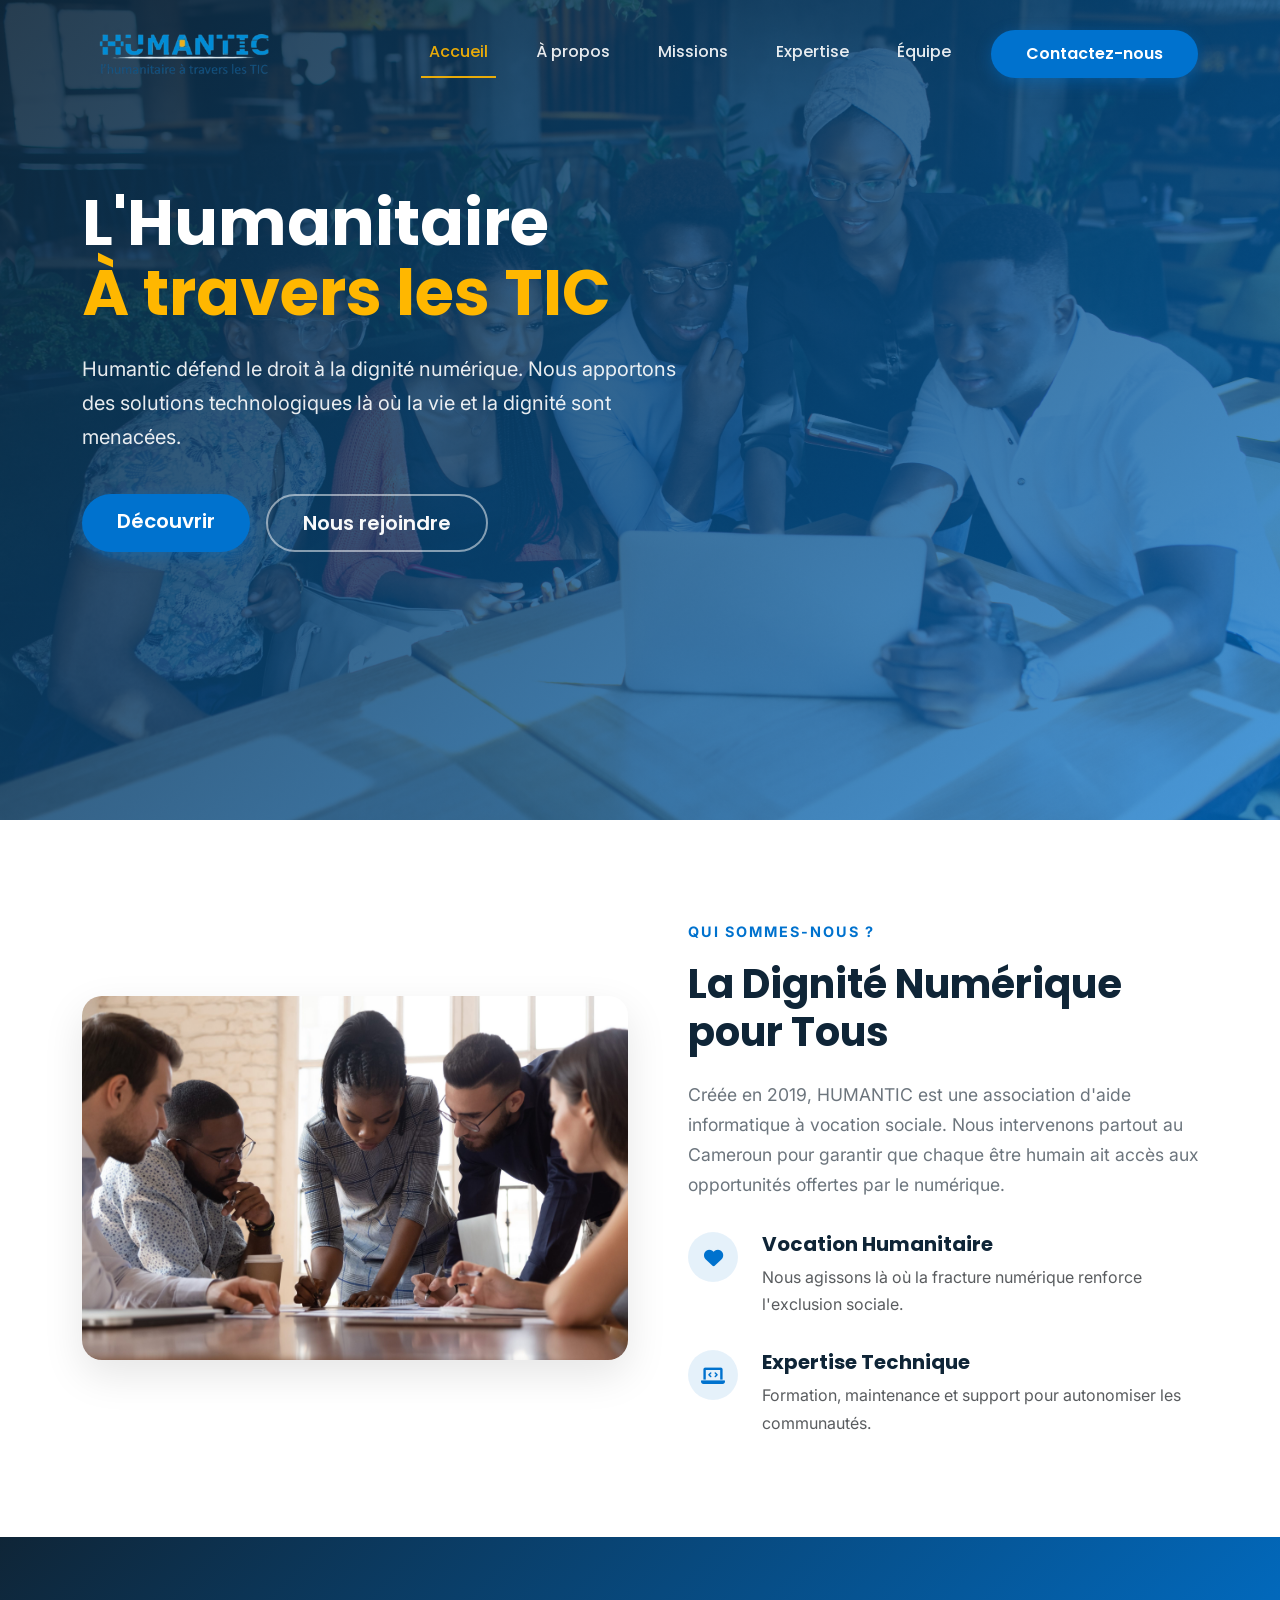
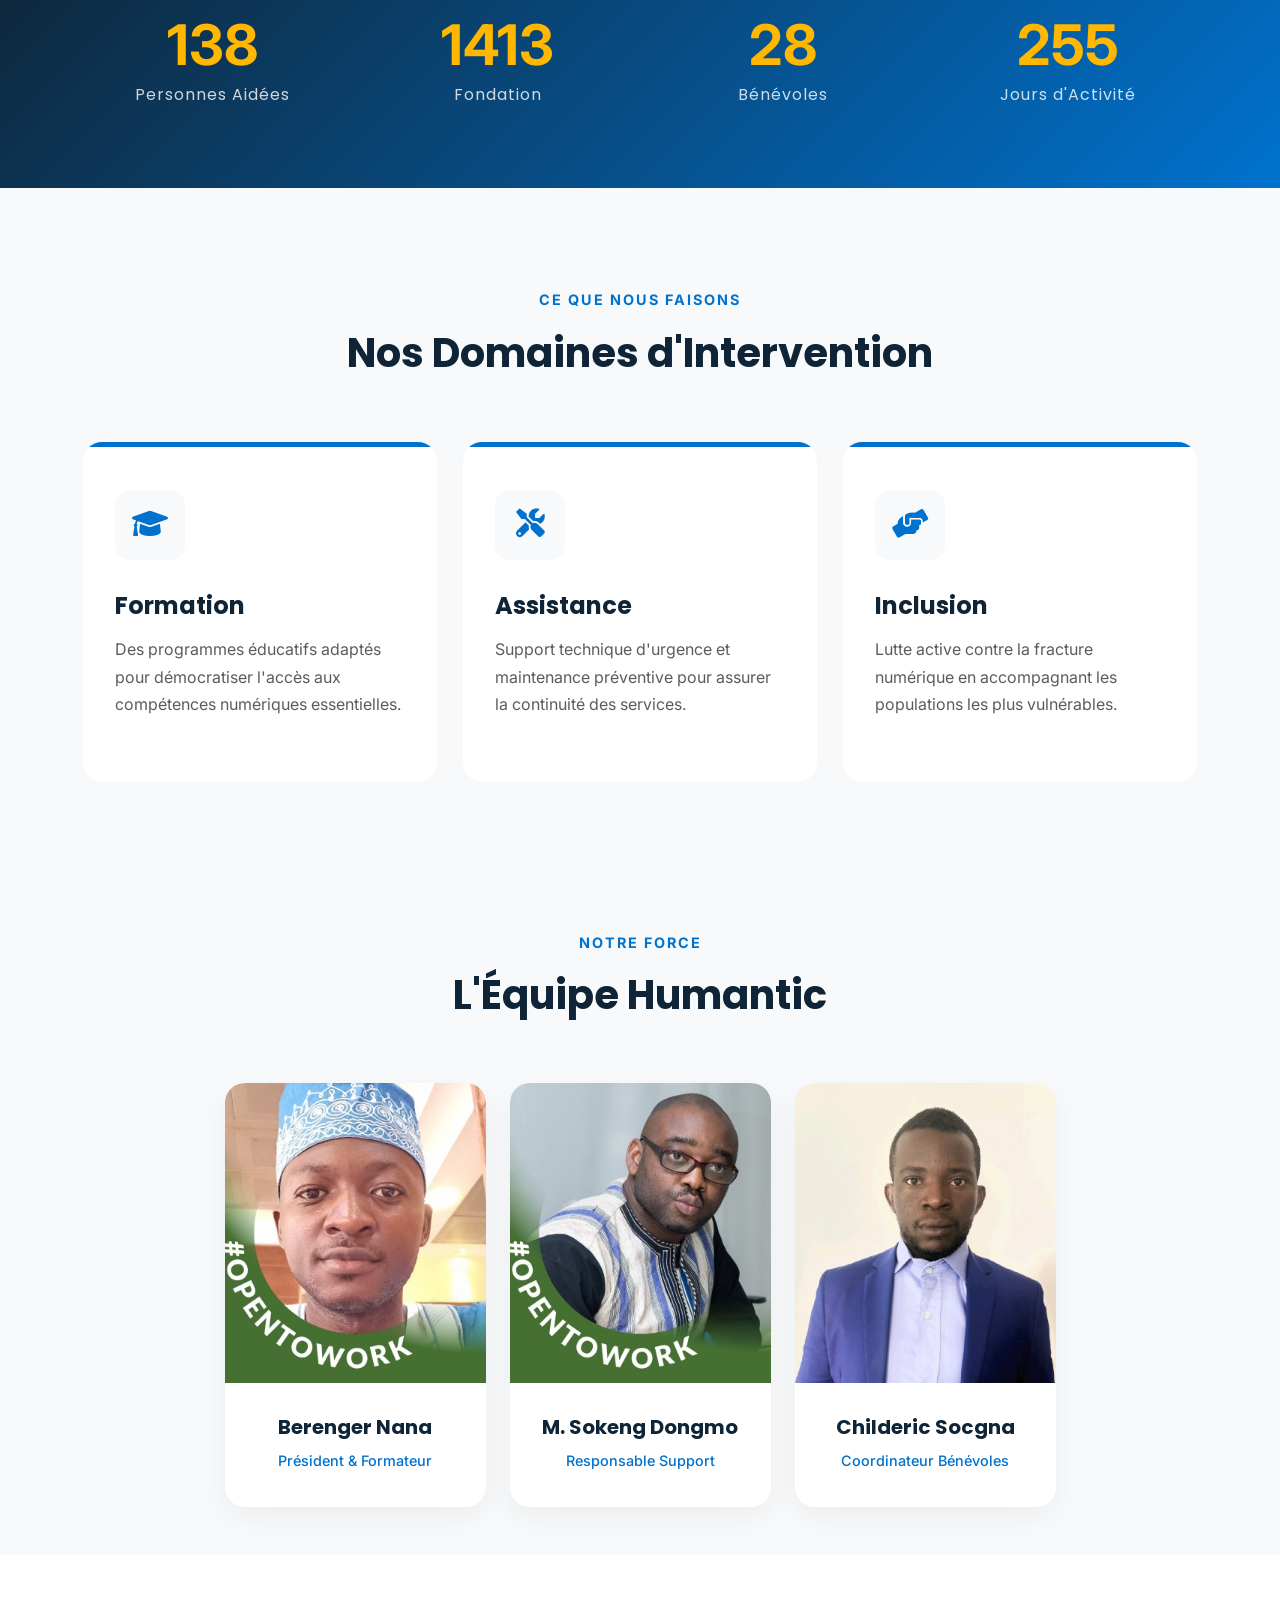
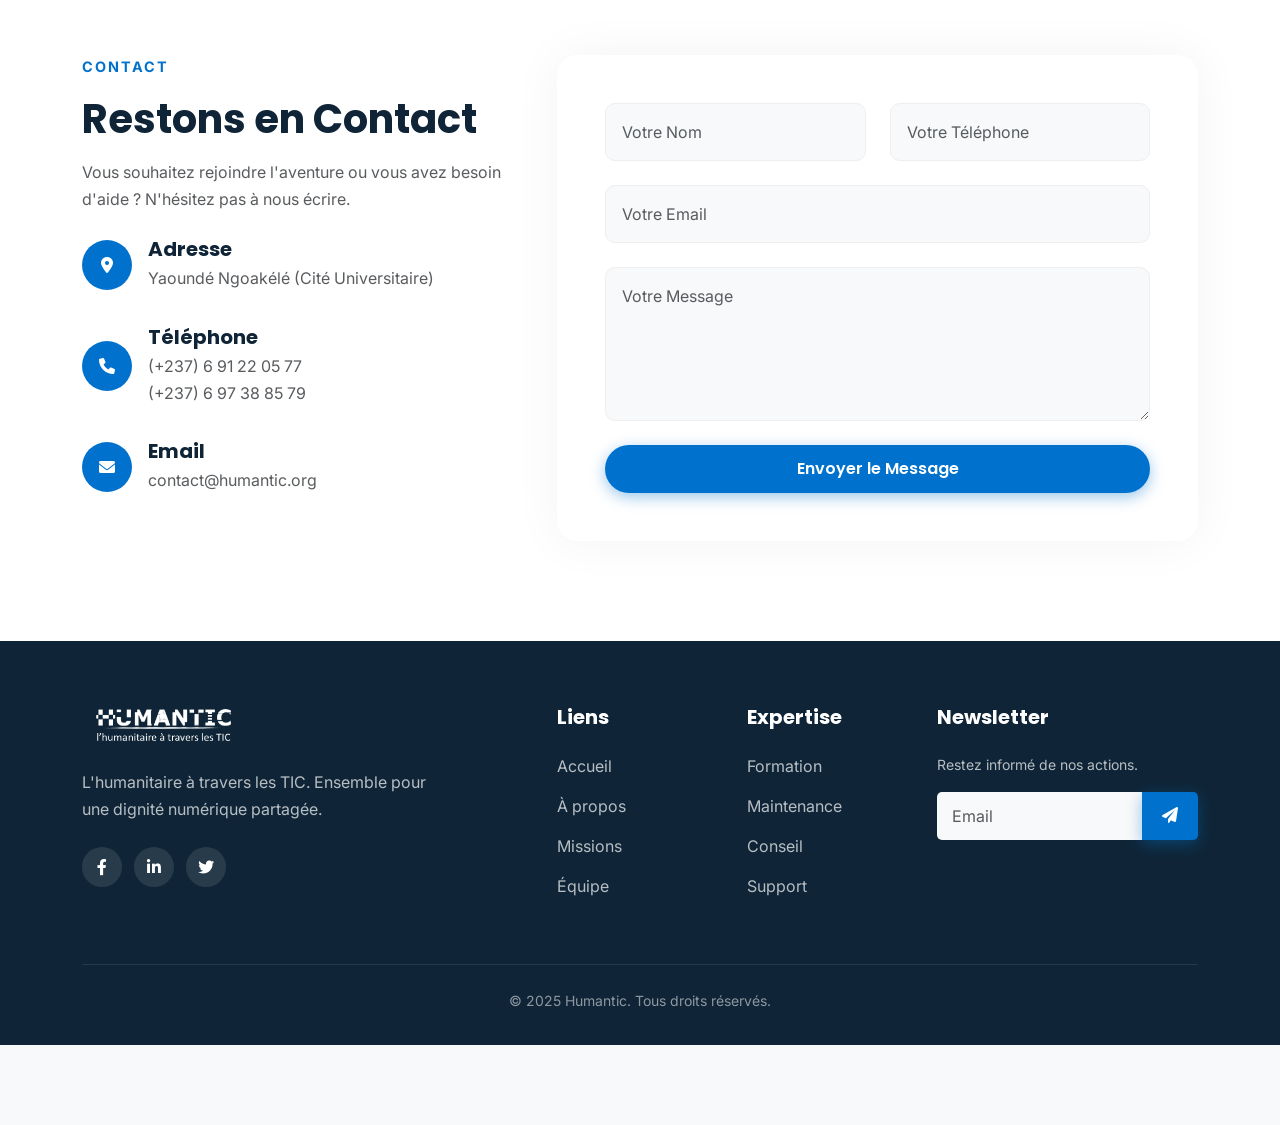
==== index.html @ befea4a7 "initialisation du repo" ====
<!DOCTYPE html>
<html lang="fr">

<head>
    <meta charset="UTF-8" />
    <meta name="viewport" content="width=device-width, initial-scale=1.0" />
    <title>Humantic - Technologie pour l'Humanitaire</title>

    <!-- Fonts -->
    <link rel="preconnect" href="https://fonts.googleapis.com">
    <link rel="preconnect" href="https://fonts.gstatic.com" crossorigin>
    <link
        href="https://fonts.googleapis.com/css2?family=Inter:wght@300;400;500;600&family=Poppins:wght@500;600;700;800&display=swap"
        rel="stylesheet">

    <!-- CSS -->
    <link href="https://cdn.jsdelivr.net/npm/bootstrap@5.3.0/dist/css/bootstrap.min.css" rel="stylesheet">
    <link href="https://cdnjs.cloudflare.com/ajax/libs/font-awesome/6.0.0/css/all.min.css" rel="stylesheet">
    <link rel="stylesheet" href="css/style.css" />
</head>

<body>

    <!-- Navigation -->
    <nav class="navbar navbar-expand-lg fixed-top">
        <div class="container">
            <a class="navbar-brand" href="#home">
                <img src="assets/images/Logo HUMANTIC.png" alt="Humantic Logo">
            </a>
            <button class="navbar-toggler" type="button" data-bs-toggle="collapse" data-bs-target="#navbarNav">
                <span class="navbar-toggler-icon"></span> <!-- Uses filter in CSS for color -->
            </button>
            <div class="collapse navbar-collapse" id="navbarNav">
                <ul class="navbar-nav ms-auto">
                    <li class="nav-item"><a class="nav-link" href="#home">Accueil</a></li>
                    <li class="nav-item"><a class="nav-link" href="#about">À propos</a></li>
                    <li class="nav-item"><a class="nav-link" href="#mission">Missions</a></li>
                    <li class="nav-item"><a class="nav-link" href="#expertise">Expertise</a></li>
                    <li class="nav-item"><a class="nav-link" href="#team">Équipe</a></li>
                    <li class="nav-item ms-lg-3"><a class="btn btn-primary text-white"
                            href="#contact">Contactez-nous</a></li>
                </ul>
            </div>
        </div>
    </nav>

    <!-- Hero Section -->
    <section id="home" class="hero-section">
        <div class="hero-overlay"></div>
        <div class="container hero-content">
            <div class="row align-items-center">
                <div class="col-lg-8">
                    <h1 class="hero-title" style="color: #fff;">
                        L'Humanitaire
                        <span>À travers les TIC</span>
                    </h1>
                    <p class="hero-subtitle">
                        Humantic défend le droit à la dignité numérique. Nous apportons des solutions technologiques là
                        où la vie et la dignité sont menacées.
                    </p>
                    <div class="d-flex gap-3">
                        <a href="#about" class="btn btn-primary btn-lg">Découvrir</a>
                        <a href="#contact" class="btn btn-outline-light btn-lg">Nous rejoindre</a>
                    </div>
                </div>
            </div>
        </div>
    </section>

    <!-- About Section -->
    <section id="about" class="about-section">
        <div class="container">
            <div class="row align-items-center">
                <div class="col-lg-6 mb-5 mb-lg-0">
                    <div class="about-img-wrapper">
                        <img src="assets/images/Equipe.jpeg" alt="Équipe Humantic" class="img-fluid">
                    </div>
                </div>
                <div class="col-lg-6 ps-lg-5">
                    <span class="section-subtitle">Qui sommes-nous ?</span>
                    <h2 class="section-title">La Dignité Numérique pour Tous</h2>
                    <p class="about-text mt-4">
                        Créée en 2019, HUMANTIC est une association d'aide informatique à vocation sociale. Nous
                        intervenons partout au Cameroun pour garantir que chaque être humain ait accès aux opportunités
                        offertes par le numérique.
                    </p>

                    <div class="about-feature">
                        <div class="feature-icon">
                            <i class="fas fa-heart"></i>
                        </div>
                        <div>
                            <h5>Vocation Humanitaire</h5>
                            <p class="text-muted mb-0">Nous agissons là où la fracture numérique renforce l'exclusion
                                sociale.</p>
                        </div>
                    </div>

                    <div class="about-feature">
                        <div class="feature-icon">
                            <i class="fas fa-laptop-code"></i>
                        </div>
                        <div>
                            <h5>Expertise Technique</h5>
                            <p class="text-muted mb-0">Formation, maintenance et support pour autonomiser les
                                communautés.</p>
                        </div>
                    </div>
                </div>
            </div>
        </div>
    </section>

    <!-- Stats Section (The Block replacement) -->
    <section id="stats" class="stats-section">
        <div class="container">
            <div class="row g-4">
                <div class="col-md-3 col-6">
                    <div class="stat-item">
                        <span class="stat-number" data-target="198">0</span>
                        <span class="stat-label">Personnes Aidées</span>
                    </div>
                </div>
                <div class="col-md-3 col-6">
                    <div class="stat-item">
                        <span class="stat-number" data-target="2019">0</span>
                        <span class="stat-label">Fondation</span>
                    </div>
                </div>
                <div class="col-md-3 col-6">
                    <div class="stat-item">
                        <span class="stat-number" data-target="41">0</span>
                        <span class="stat-label">Bénévoles</span>
                    </div>
                </div>
                <div class="col-md-3 col-6">
                    <div class="stat-item">
                        <span class="stat-number" data-target="365">0</span>
                        <span class="stat-label">Jours d'Activité</span>
                    </div>
                </div>
            </div>
        </div>
    </section>

    <!-- Expertise Section -->
    <section id="expertise" class="expertise-section">
        <div class="container">
            <div class="section-header">
                <span class="section-subtitle">Ce que nous faisons</span>
                <h2 class="section-title">Nos Domaines d'Intervention</h2>
            </div>

            <div class="row g-4">
                <div class="col-lg-4 col-md-6">
                    <div class="expertise-card">
                        <div class="card-icon">
                            <i class="fas fa-graduation-cap"></i>
                        </div>
                        <h4 class="card-title">Formation</h4>
                        <p class="text-muted">Des programmes éducatifs adaptés pour démocratiser l'accès aux compétences
                            numériques essentielles.</p>
                    </div>
                </div>
                <div class="col-lg-4 col-md-6">
                    <div class="expertise-card">
                        <div class="card-icon">
                            <i class="fas fa-tools"></i>
                        </div>
                        <h4 class="card-title">Assistance</h4>
                        <p class="text-muted">Support technique d'urgence et maintenance préventive pour assurer la
                            continuité des services.</p>
                    </div>
                </div>
                <div class="col-lg-4 col-md-6">
                    <div class="expertise-card">
                        <div class="card-icon">
                            <i class="fas fa-hands-helping"></i>
                        </div>
                        <h4 class="card-title">Inclusion</h4>
                        <p class="text-muted">Lutte active contre la fracture numérique en accompagnant les populations
                            les plus vulnérables.</p>
                    </div>
                </div>
            </div>
        </div>
    </section>

    <!-- Team Section -->
    <section id="team" class="team-section py-5">
        <div class="container">
            <div class="section-header">
                <span class="section-subtitle">Notre Force</span>
                <h2 class="section-title">L'Équipe Humantic</h2>
            </div>

            <div class="row g-4 justify-content-center">
                <div class="col-lg-3 col-md-6">
                    <div class="team-item">
                        <div class="team-img">
                            <img src="assets/images/Photo_Nana.jpg" alt="Berenger Nana">
                        </div>
                        <div class="team-info">
                            <h5 class="team-name">Berenger Nana</h5>
                            <span class="team-role">Président & Formateur</span>
                        </div>
                    </div>
                </div>
                <div class="col-lg-3 col-md-6">
                    <div class="team-item">
                        <div class="team-img">
                            <img src="assets/images/Photo_Sokeng.jpg" alt="M. Sokeng Dongmo">
                        </div>
                        <div class="team-info">
                            <h5 class="team-name">M. Sokeng Dongmo</h5>
                            <span class="team-role">Responsable Support</span>
                        </div>
                    </div>
                </div>
                <div class="col-lg-3 col-md-6">
                    <div class="team-item">
                        <div class="team-img">
                            <img src="assets/images/Photo_Childeric.jpg" alt="Childeric Socgna">
                        </div>
                        <div class="team-info">
                            <h5 class="team-name">Childeric Socgna</h5>
                            <span class="team-role">Coordinateur Bénévoles</span>
                        </div>
                    </div>
                </div>
            </div>
        </div>
    </section>

    <!-- Contact Section -->
    <section id="contact" class="contact-section">
        <div class="container">
            <div class="row">
                <div class="col-lg-5 mb-5 mb-lg-0">
                    <div class="section-header text-start mb-4">
                        <span class="section-subtitle">Contact</span>
                        <h2 class="section-title">Restons en Contact</h2>
                        <p class="text-muted">Vous souhaitez rejoindre l'aventure ou vous avez besoin d'aide ? N'hésitez
                            pas à nous écrire.</p>
                    </div>

                    <div class="contact-info-item">
                        <div class="contact-info-icon">
                            <i class="fas fa-map-marker-alt"></i>
                        </div>
                        <div>
                            <h5 class="mb-1">Adresse</h5>
                            <p class="text-muted mb-0">Yaoundé Ngoakélé (Cité Universitaire)</p>
                        </div>
                    </div>

                    <div class="contact-info-item">
                        <div class="contact-info-icon">
                            <i class="fas fa-phone"></i>
                        </div>
                        <div>
                            <h5 class="mb-1">Téléphone</h5>
                            <p class="text-muted mb-0">(+237) 6 91 22 05 77</p>
                            <p class="text-muted mb-0">(+237) 6 97 38 85 79</p>
                        </div>
                    </div>

                    <div class="contact-info-item">
                        <div class="contact-info-icon">
                            <i class="fas fa-envelope"></i>
                        </div>
                        <div>
                            <h5 class="mb-1">Email</h5>
                            <p class="text-muted mb-0">contact@humantic.org</p>
                        </div>
                    </div>
                </div>

                <div class="col-lg-7">
                    <div class="contact-card scale-up-center">
                        <form>
                            <div class="row">
                                <div class="col-md-6">
                                    <input type="text" class="form-control" placeholder="Votre Nom">
                                </div>
                                <div class="col-md-6">
                                    <input type="tel" class="form-control" placeholder="Votre Téléphone">
                                </div>
                            </div>
                            <input type="email" class="form-control" placeholder="Votre Email">
                            <textarea rows="5" class="form-control" placeholder="Votre Message"></textarea>
                            <button type="submit" class="btn btn-primary w-100">Envoyer le Message</button>
                        </form>
                    </div>
                </div>
            </div>
        </div>
    </section>

    <!-- Footer -->
    <footer class="footer">
        <div class="container">
            <div class="row">
                <div class="col-lg-4 mb-4 mb-lg-0">
                    <img src="assets/images/Logo HUMANTIC.png" alt="Humantic" class="footer-logo">
                    <p>L'humanitaire à travers les TIC. Ensemble pour une dignité numérique partagée.</p>
                    <div class="footer-social mt-4">
                        <a href="https://www.facebook.com/people/Humantic-Cameroun/100081665059216/"><i
                                class="fab fa-facebook-f"></i></a>
                        <a href="https://www.linkedin.com/in/humantic-cameroun-6808a436a/"><i
                                class="fab fa-linkedin-in"></i></a>
                        <a href="#"><i class="fab fa-twitter"></i></a>
                    </div>
                </div>
                <div class="col-lg-2 offset-lg-1 col-6 mb-4">
                    <h5 class="text-white mb-4">Liens</h5>
                    <ul class="list-unstyled footer-links">
                        <li><a href="#home">Accueil</a></li>
                        <li><a href="#about">À propos</a></li>
                        <li><a href="#mission">Missions</a></li>
                        <li><a href="#team">Équipe</a></li>
                    </ul>
                </div>
                <div class="col-lg-2 col-6 mb-4">
                    <h5 class="text-white mb-4">Expertise</h5>
                    <ul class="list-unstyled footer-links">
                        <li><a href="#">Formation</a></li>
                        <li><a href="#">Maintenance</a></li>
                        <li><a href="#">Conseil</a></li>
                        <li><a href="#">Support</a></li>
                    </ul>
                </div>
                <div class="col-lg-3 mb-4">
                    <h5 class="text-white mb-4">Newsletter</h5>
                    <p class="small">Restez informé de nos actions.</p>
                    <div class="input-group">
                        <input type="email" class="form-control border-0" placeholder="Email"
                            style="border-radius: 5px 0 0 5px;">
                        <button class="btn btn-primary" style="border-radius: 0 5px 5px 0;"><i
                                class="fas fa-paper-plane"></i></button>
                    </div>
                </div>
            </div>
            <hr class="border-secondary my-4">
            <div class="text-center small opacity-75">
                &copy; 2025 Humantic. Tous droits réservés.
            </div>
        </div>
    </footer>

    <!-- Scripts -->
    <script src="https://cdn.jsdelivr.net/npm/bootstrap@5.3.0/dist/js/bootstrap.bundle.min.js"></script>
    <script src="js/main.js"></script>
    <script>
        // Navbar Scroll Effect
        window.addEventListener('scroll', function () {
            if (window.scrollY > 50) {
                document.querySelector('.navbar').classList.add('scrolled');
            } else {
                document.querySelector('.navbar').classList.remove('scrolled');
            }
        });

        // Close mobile menu on click
        document.querySelectorAll('.nav-link').forEach(link => {
            link.addEventListener('click', () => {
                const toggler = document.querySelector('.navbar-toggler');
                const collapse = document.querySelector('.navbar-collapse');
                if (window.getComputedStyle(toggler).display !== 'none' && collapse.classList.contains('show')) {
                    toggler.click();
                }
            });
        });
    </script>
</body>

</html>
---- css/style.css ----
/* ===== PALETTE DE COULEURS HUMANTIC (Refined) ===== */
:root {
    /* Primary Colors */
    --primary-blue: #0072ce;
    /* Vibrant Trust Blue */
    --dark-navy: #0f2537;
    /* Deep Professional Navy */
    --accent-amber: #ffb700;
    /* Humanitarian Warmth */

    /* Neutral Colors */
    --pure-white: #ffffff;
    --off-white: #f8f9fa;
    --text-dark: #2c3e50;
    --text-muted: #6c757d;

    /* Gradients */
    --gradient-primary: linear-gradient(135deg, var(--dark-navy) 0%, var(--primary-blue) 100%);
    --gradient-warm: linear-gradient(135deg, #ffc107 0%, #ff9800 100%);

    /* Shadows */
    --shadow-soft: 0 10px 30px rgba(0, 0, 0, 0.05);
    --shadow-hover: 0 15px 40px rgba(0, 0, 0, 0.1);
}

/* ===== GLOBAL STYLES ===== */
* {
    margin: 0;
    padding: 0;
    box-sizing: border-box;
}

body {
    font-family: 'Inter', sans-serif;
    line-height: 1.7;
    color: var(--text-dark);
    background-color: var(--off-white);
    overflow-x: hidden;
}

h1,
h2,
h3,
h4,
h5,
h6 {
    font-family: 'Poppins', sans-serif;
    color: var(--dark-navy);
    font-weight: 700;
}

a {
    text-decoration: none;
    transition: all 0.3s ease;
}

section {
    position: relative;
    padding: 100px 0;
}

/* ===== NAVIGATION ===== */
.navbar {
    padding: 1.5rem 0;
    transition: all 0.4s ease;
    background: transparent;
}

.navbar.scrolled {
    background: rgba(255, 255, 255, 0.95);
    backdrop-filter: blur(10px);
    padding: 1rem 0;
    box-shadow: var(--shadow-soft);
}

.navbar-brand img {
    height: 50px;
    transition: all 0.3s ease;
}

.nav-link {
    font-family: 'Poppins', sans-serif;
    font-weight: 500;
    color: var(--pure-white) !important;
    margin: 0 1rem;
    position: relative;
    opacity: 0.9;
}

.navbar.scrolled .nav-link {
    color: var(--dark-navy) !important;
}

.nav-link::after {
    content: '';
    position: absolute;
    width: 0;
    height: 2px;
    bottom: -5px;
    left: 0;
    background-color: var(--accent-amber);
    transition: width 0.3s ease;
}

.nav-link:hover::after {
    width: 100%;
}

.nav-link:hover {
    opacity: 1;
    color: var(--accent-amber) !important;
}

/* Mobile Toggler */
.navbar-toggler {
    border: none;
    outline: none;
}

.navbar-toggler-icon {
    filter: invert(1);
    /* White initially */
}

.navbar.scrolled .navbar-toggler-icon {
    filter: invert(0);
    /* Black on scroll */
}

/* ===== HERO SECTION ===== */
.hero-section {
    height: 100vh;
    background: url('../assets/images/slide-01.jpg') no-repeat center center/cover;
    position: relative;
    display: flex;
    align-items: center;
    color: var(--pure-white);
    margin-top: -80px;
    /* Counteract navbar height */
}

.hero-overlay {
    position: absolute;
    top: 0;
    left: 0;
    width: 100%;
    height: 100%;
    background: linear-gradient(135deg, rgba(15, 37, 55, 0.9) 0%, rgba(0, 114, 206, 0.7) 100%);
    z-index: 1;
}

.hero-content {
    position: relative;
    z-index: 2;
}

.hero-title {
    font-size: 4rem;
    line-height: 1.1;
    margin-bottom: 1.5rem;
}

.hero-title span {
    color: var(--accent-amber);
    display: block;
}

.hero-subtitle {
    font-size: 1.25rem;
    opacity: 0.9;
    max-width: 600px;
    margin-bottom: 2.5rem;
}

/* Buttons */
.btn {
    padding: 12px 35px;
    border-radius: 50px;
    font-weight: 600;
    font-family: 'Poppins', sans-serif;
    transition: all 0.3s ease;
}

.btn-primary {
    background: var(--primary-blue);
    border: none;
    box-shadow: 0 4px 15px rgba(0, 114, 206, 0.4);
}

.btn-primary:hover {
    background: var(--dark-navy);
    transform: translateY(-3px);
    box-shadow: 0 8px 25px rgba(0, 114, 206, 0.5);
}

.btn-outline-light {
    border: 2px solid rgba(255, 255, 255, 0.5);
}

.btn-outline-light:hover {
    background: var(--pure-white);
    color: var(--primary-blue);
    border-color: var(--pure-white);
}

/* ===== SECTIONS COMMON ===== */
.section-header {
    margin-bottom: 4rem;
    text-align: center;
}

.section-subtitle {
    color: var(--primary-blue);
    font-weight: 700;
    text-transform: uppercase;
    letter-spacing: 2px;
    font-size: 0.9rem;
    display: block;
    margin-bottom: 1rem;
}

.section-title {
    font-size: 2.5rem;
    margin-bottom: 1rem;
}

/* ===== ABOUT SECTION ===== */
.about-section {
    background: var(--pure-white);
}

.about-img-wrapper {
    position: relative;
    border-radius: 20px;
    overflow: hidden;
    box-shadow: var(--shadow-hover);
}

.about-img-wrapper img {
    width: 100%;
    transition: transform 0.5s ease;
}

.about-img-wrapper:hover img {
    transform: scale(1.05);
}

.about-text {
    font-size: 1.1rem;
    color: var(--text-muted);
}

.about-feature {
    display: flex;
    align-items: flex-start;
    margin-top: 2rem;
}

.feature-icon {
    min-width: 50px;
    height: 50px;
    background: rgba(0, 114, 206, 0.1);
    color: var(--primary-blue);
    border-radius: 50%;
    display: flex;
    align-items: center;
    justify-content: center;
    margin-right: 1.5rem;
    font-size: 1.2rem;
}

/* ===== EXPERTISE CARDS (The Block) ===== */
.expertise-section {
    background-color: var(--off-white);
}

.expertise-card {
    background: var(--pure-white);
    border-radius: 20px;
    padding: 3rem 2rem;
    height: 100%;
    transition: all 0.3s ease;
    border: 1px solid rgba(0, 0, 0, 0.03);
    position: relative;
    overflow: hidden;
    z-index: 1;
}

.expertise-card::before {
    content: '';
    position: absolute;
    top: 0;
    left: 0;
    width: 100%;
    height: 5px;
    background: var(--primary-blue);
    transition: height 0.3s ease;
    z-index: -1;
}

.expertise-card:hover {
    transform: translateY(-10px);
    box-shadow: var(--shadow-hover);
}

.expertise-card:hover::before {
    height: 100%;
}

.expertise-card:hover h4,
.expertise-card:hover p,
.expertise-card:hover .card-icon {
    color: var(--pure-white);
}

.expertise-card:hover .card-icon {
    background: rgba(255, 255, 255, 0.2);
}

.card-icon {
    width: 70px;
    height: 70px;
    background: var(--off-white);
    color: var(--primary-blue);
    border-radius: 15px;
    display: flex;
    align-items: center;
    justify-content: center;
    font-size: 1.8rem;
    margin-bottom: 2rem;
    transition: all 0.3s ease;
}

.card-title {
    font-size: 1.5rem;
    margin-bottom: 1rem;
    color: var(--dark-navy);
}

/* ===== STATS SECTION ===== */
.stats-section {
    background: var(--gradient-primary);
    color: var(--pure-white);
    padding: 80px 0;
}

.stat-item {
    text-align: center;
}

.stat-number {
    font-size: 3.5rem;
    font-weight: 700;
    color: var(--accent-amber);
    display: block;
    line-height: 1;
    margin-bottom: 0.5rem;
}

.stat-label {
    opacity: 0.8;
    font-family: 'Poppins', sans-serif;
    letter-spacing: 1px;
}

/* ===== TEAM SECTION ===== */
.team-item {
    background: var(--pure-white);
    border-radius: 20px;
    overflow: hidden;
    box-shadow: var(--shadow-soft);
    transition: all 0.3s ease;
}

.team-item:hover {
    transform: translateY(-5px);
    box-shadow: var(--shadow-hover);
}

.team-img {
    height: 300px;
    overflow: hidden;
}

.team-img img {
    width: 100%;
    height: 100%;
    object-fit: cover;
    transition: transform 0.5s ease;
}

.team-item:hover .team-img img {
    transform: scale(1.1);
}

.team-info {
    padding: 2rem;
    text-align: center;
}

.team-name {
    color: var(--dark-navy);
    font-size: 1.25rem;
    margin-bottom: 0.5rem;
}

.team-role {
    color: var(--primary-blue);
    font-size: 0.9rem;
    font-weight: 500;
}

/* ===== CONTACT SECTION ===== */
.contact-section {
    background: var(--pure-white);
}

.contact-card {
    background: var(--pure-white);
    padding: 3rem;
    border-radius: 20px;
    box-shadow: 0 0 50px rgba(0, 0, 0, 0.05);
}

.form-control {
    padding: 1rem;
    border-radius: 10px;
    border: 1px solid #eee;
    background: var(--off-white);
    margin-bottom: 1.5rem;
}

.form-control:focus {
    box-shadow: none;
    border-color: var(--primary-blue);
    background: var(--pure-white);
}

.contact-info-item {
    display: flex;
    align-items: center;
    margin-bottom: 2rem;
}

.contact-info-icon {
    width: 50px;
    height: 50px;
    background: var(--primary-blue);
    color: var(--pure-white);
    border-radius: 50%;
    display: flex;
    align-items: center;
    justify-content: center;
    margin-right: 1rem;
    flex-shrink: 0;
}

/* ===== FOOTER ===== */
.footer {
    background: var(--dark-navy);
    color: rgba(255, 255, 255, 0.7);
    padding: 4rem 0 2rem;
}

.footer-logo {
    height: 40px;
    margin-bottom: 1.5rem;
    filter: brightness(0) invert(1);
}

.footer-social a {
    color: var(--pure-white);
    background: rgba(255, 255, 255, 0.1);
    width: 40px;
    height: 40px;
    display: inline-flex;
    align-items: center;
    justify-content: center;
    border-radius: 50%;
    margin-right: 0.5rem;
}

.footer-social a:hover {
    background: var(--primary-blue);
}

.footer-links li {
    margin-bottom: 0.8rem;
}

.footer-links a {
    color: rgba(255, 255, 255, 0.7);
}

.expertise-card:hover {
    transform: translateY(-10px);
    box-shadow: var(--shadow-hover);
}

.expertise-card:hover::before {
    height: 100%;
}

.expertise-card:hover h4,
.expertise-card:hover p,
.expertise-card:hover .card-icon {
    color: var(--pure-white);
}

.expertise-card:hover .card-icon {
    background: rgba(255, 255, 255, 0.2);
}

.card-icon {
    width: 70px;
    height: 70px;
    background: var(--off-white);
    color: var(--primary-blue);
    border-radius: 15px;
    display: flex;
    align-items: center;
    justify-content: center;
    font-size: 1.8rem;
    margin-bottom: 2rem;
    transition: all 0.3s ease;
}

.card-title {
    font-size: 1.5rem;
    margin-bottom: 1rem;
    color: var(--dark-navy);
}

/* ===== STATS SECTION ===== */
.stats-section {
    background: var(--gradient-primary);
    color: var(--pure-white);
    padding: 80px 0;
}

.stat-item {
    text-align: center;
}

.stat-number {
    font-size: 3.5rem;
    font-weight: 700;
    color: var(--accent-amber);
    display: block;
    line-height: 1;
    margin-bottom: 0.5rem;
}

.stat-label {
    opacity: 0.8;
    font-family: 'Poppins', sans-serif;
    letter-spacing: 1px;
}

/* ===== TEAM SECTION ===== */
.team-item {
    background: var(--pure-white);
    border-radius: 20px;
    overflow: hidden;
    box-shadow: var(--shadow-soft);
    transition: all 0.3s ease;
}

.team-item:hover {
    transform: translateY(-5px);
    box-shadow: var(--shadow-hover);
}

.team-img {
    height: 300px;
    overflow: hidden;
}

.team-img img {
    width: 100%;
    height: 100%;
    object-fit: cover;
    transition: transform 0.5s ease;
}

.team-item:hover .team-img img {
    transform: scale(1.1);
}

.team-info {
    padding: 2rem;
    text-align: center;
}

.team-name {
    color: var(--dark-navy);
    font-size: 1.25rem;
    margin-bottom: 0.5rem;
}

.team-role {
    color: var(--primary-blue);
    font-size: 0.9rem;
    font-weight: 500;
}

/* ===== CONTACT SECTION ===== */
.contact-section {
    background: var(--pure-white);
}

.contact-card {
    background: var(--pure-white);
    padding: 3rem;
    border-radius: 20px;
    box-shadow: 0 0 50px rgba(0, 0, 0, 0.05);
}

.form-control {
    padding: 1rem;
    border-radius: 10px;
    border: 1px solid #eee;
    background: var(--off-white);
    margin-bottom: 1.5rem;
}

.form-control:focus {
    box-shadow: none;
    border-color: var(--primary-blue);
    background: var(--pure-white);
}

/* Fix for Input Group in Footer (Newsletter) */
.input-group .form-control {
    margin-bottom: 0;
    padding: 12px 15px;
    height: auto;
}

.input-group .btn {
    border-radius: 0 5px 5px 0 !important;
    padding: 12px 20px;
}

.contact-info-item {
    display: flex;
    align-items: center;
    margin-bottom: 2rem;
}

.contact-info-icon {
    width: 50px;
    height: 50px;
    background: var(--primary-blue);
    color: var(--pure-white);
    border-radius: 50%;
    display: flex;
    align-items: center;
    justify-content: center;
    margin-right: 1rem;
    flex-shrink: 0;
}

/* ===== FOOTER ===== */
.footer {
    background: var(--dark-navy);
    color: rgba(255, 255, 255, 0.7);
    padding: 4rem 0 2rem;
}

.footer-logo {
    height: 40px;
    margin-bottom: 1.5rem;
    filter: brightness(0) invert(1);
}

.footer-social a {
    color: var(--pure-white);
    background: rgba(255, 255, 255, 0.1);
    width: 40px;
    height: 40px;
    display: inline-flex;
    align-items: center;
    justify-content: center;
    border-radius: 50%;
    margin-right: 0.5rem;
}

.footer-social a:hover {
    background: var(--primary-blue);
}

.footer-links li {
    margin-bottom: 0.8rem;
}

.footer-links a {
    color: rgba(255, 255, 255, 0.7);
}

.footer-links a:hover {
    color: var(--accent-amber);
    padding-left: 5px;
}

/* ===== RESPONSIVE ===== */
@media (max-width: 991px) {
    .navbar-collapse {
        background: var(--pure-white);
        padding: 2rem;
        margin-top: 1rem;
        border-radius: 10px;
        box-shadow: var(--shadow-hover);
    }

    .nav-link {
        color: var(--dark-navy) !important;
        margin: 0.5rem 0;
    }

    .hero-title {
        font-size: 2.5rem;
    }

    .section-header {
        margin-bottom: 3rem;
    }
}

/* ===== ANIMATIONS ===== */
.fade-in {
    opacity: 0;
    transform: translateY(30px);
    transition: all 0.8s ease;
}

.fade-in.visible {
    opacity: 1;
    transform: translateY(0);
}

.nav-link.active {
    color: var(--accent-amber) !important;
}

.nav-link.active::after {
    width: 100%;
}
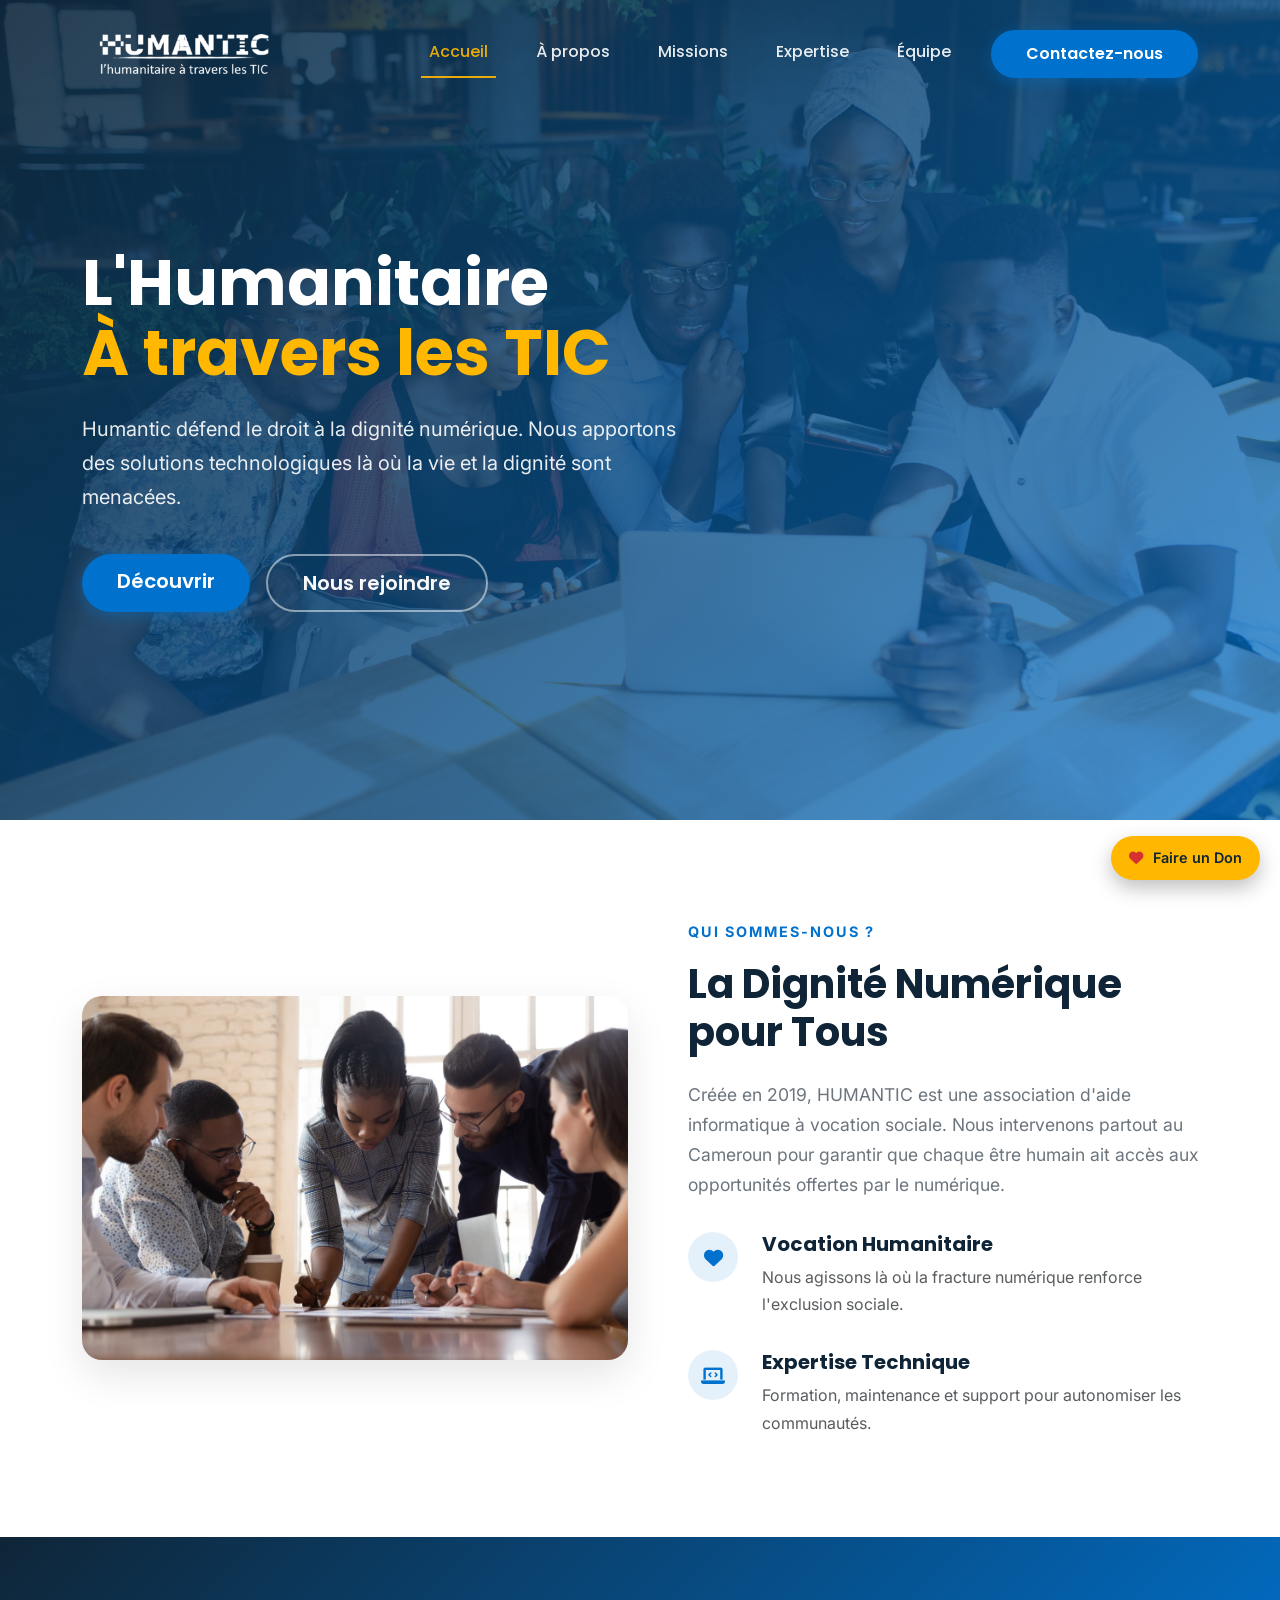
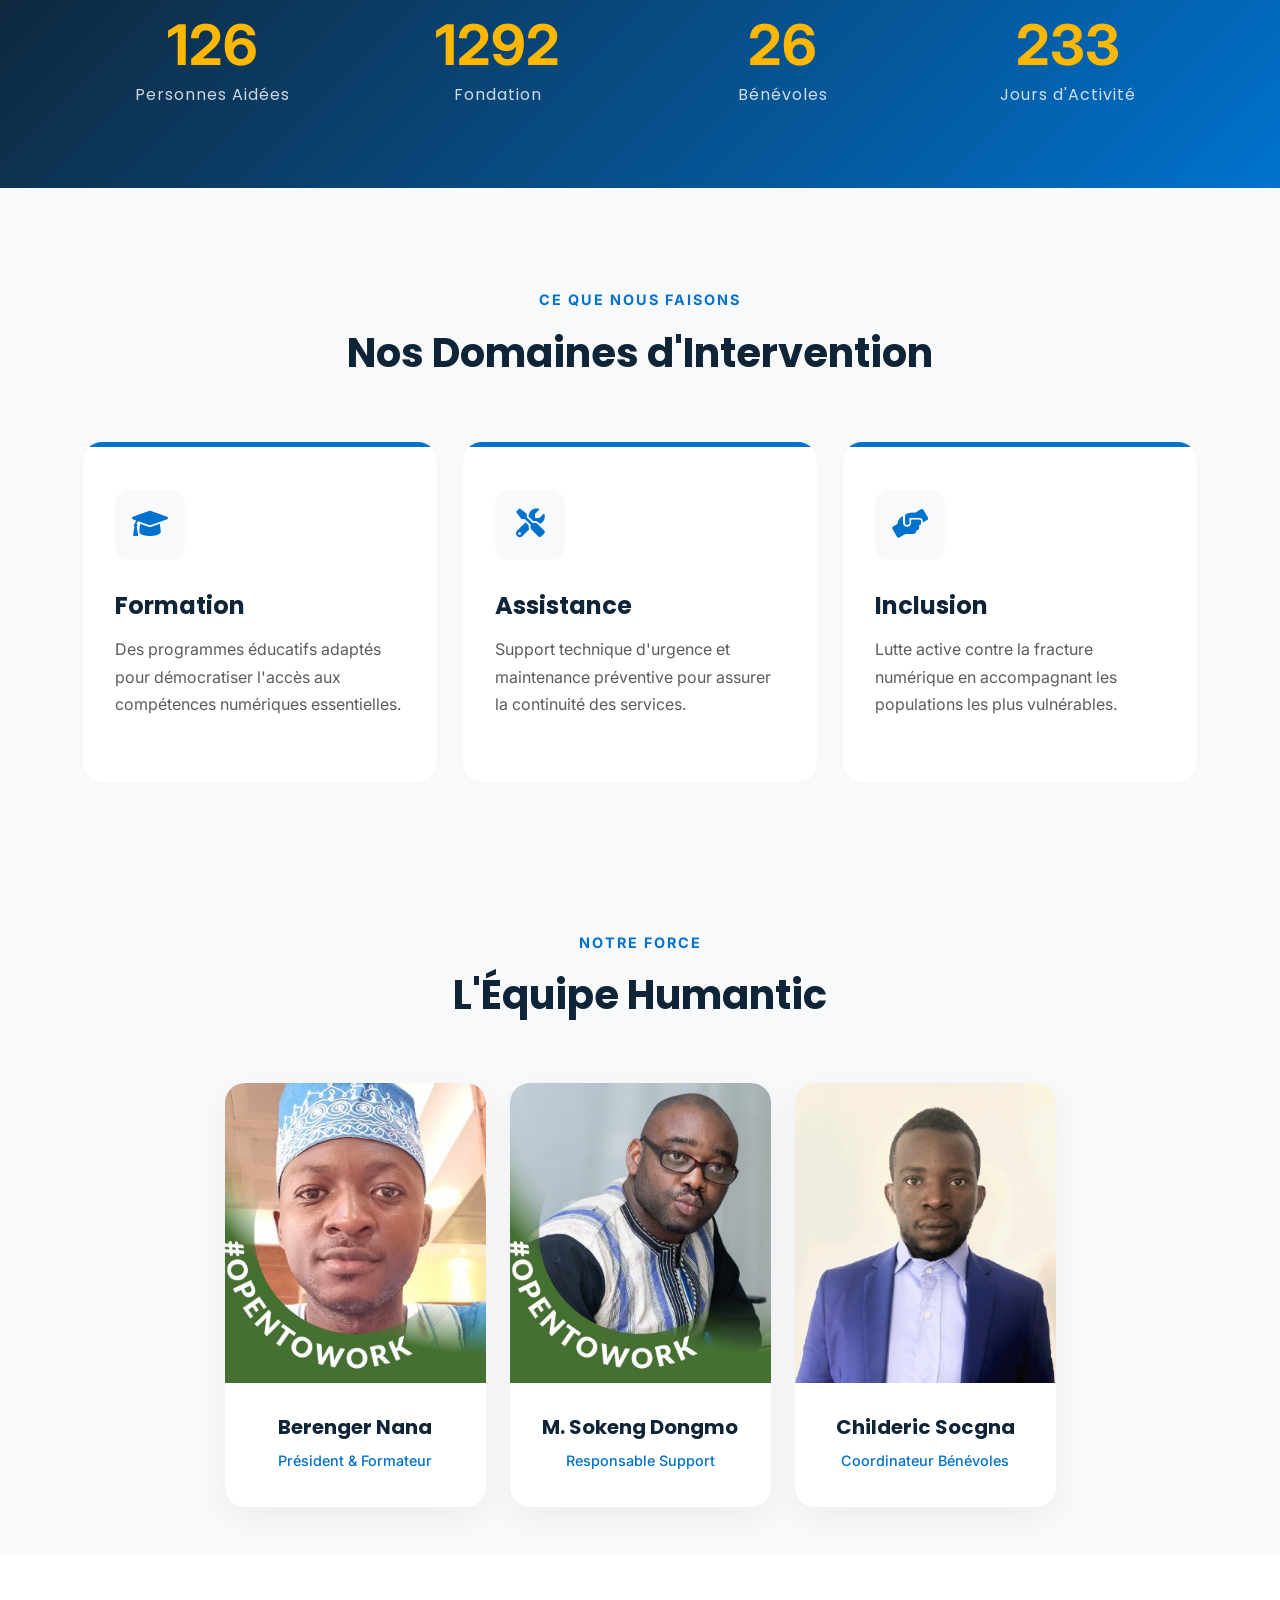
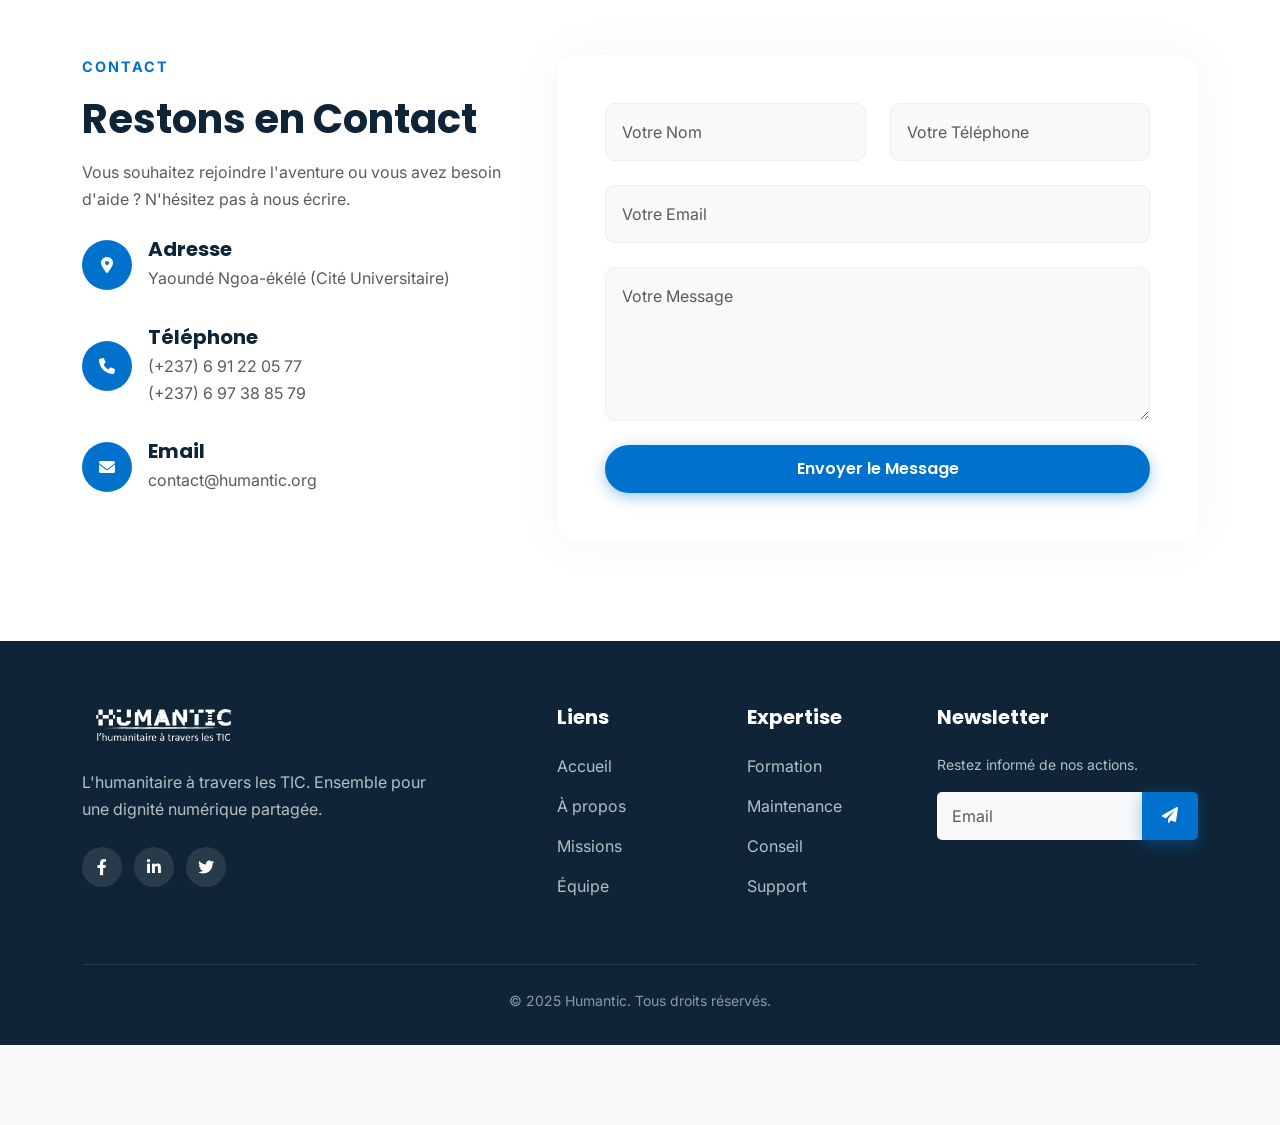
==== commit af7a4b4d: "ajouter du flottant faire un don ,modification de la couleur du logo et du texte" ====
--- a/index.html
+++ b/index.html
@@ -1,377 +1,645 @@
-<!DOCTYPE html>
+<!doctype html>
 <html lang="fr">
-
-<head>
+  <head>
     <meta charset="UTF-8" />
     <meta name="viewport" content="width=device-width, initial-scale=1.0" />
     <title>Humantic - Technologie pour l'Humanitaire</title>
 
     <!-- Fonts -->
-    <link rel="preconnect" href="https://fonts.googleapis.com">
-    <link rel="preconnect" href="https://fonts.gstatic.com" crossorigin>
+    <link rel="preconnect" href="https://fonts.googleapis.com" />
+    <link rel="preconnect" href="https://fonts.gstatic.com" crossorigin />
     <link
-        href="https://fonts.googleapis.com/css2?family=Inter:wght@300;400;500;600&family=Poppins:wght@500;600;700;800&display=swap"
-        rel="stylesheet">
+      href="https://fonts.googleapis.com/css2?family=Inter:wght@300;400;500;600&family=Poppins:wght@500;600;700;800&display=swap"
+      rel="stylesheet"
+    />
 
     <!-- CSS -->
-    <link href="https://cdn.jsdelivr.net/npm/bootstrap@5.3.0/dist/css/bootstrap.min.css" rel="stylesheet">
-    <link href="https://cdnjs.cloudflare.com/ajax/libs/font-awesome/6.0.0/css/all.min.css" rel="stylesheet">
+    <link
+      href="https://cdn.jsdelivr.net/npm/bootstrap@5.3.0/dist/css/bootstrap.min.css"
+      rel="stylesheet"
+    />
+    <link
+      href="https://cdnjs.cloudflare.com/ajax/libs/font-awesome/6.0.0/css/all.min.css"
+      rel="stylesheet"
+    />
     <link rel="stylesheet" href="css/style.css" />
-</head>
-
-<body>
-
+  </head>
+
+  <body>
     <!-- Navigation -->
     <nav class="navbar navbar-expand-lg fixed-top">
-        <div class="container">
-            <a class="navbar-brand" href="#home">
-                <img src="assets/images/Logo HUMANTIC.png" alt="Humantic Logo">
-            </a>
-            <button class="navbar-toggler" type="button" data-bs-toggle="collapse" data-bs-target="#navbarNav">
-                <span class="navbar-toggler-icon"></span> <!-- Uses filter in CSS for color -->
-            </button>
-            <div class="collapse navbar-collapse" id="navbarNav">
-                <ul class="navbar-nav ms-auto">
-                    <li class="nav-item"><a class="nav-link" href="#home">Accueil</a></li>
-                    <li class="nav-item"><a class="nav-link" href="#about">À propos</a></li>
-                    <li class="nav-item"><a class="nav-link" href="#mission">Missions</a></li>
-                    <li class="nav-item"><a class="nav-link" href="#expertise">Expertise</a></li>
-                    <li class="nav-item"><a class="nav-link" href="#team">Équipe</a></li>
-                    <li class="nav-item ms-lg-3"><a class="btn btn-primary text-white"
-                            href="#contact">Contactez-nous</a></li>
-                </ul>
-            </div>
-        </div>
+      <div class="container">
+        <a class="navbar-brand" href="#home">
+          <img
+            src="assets/images/Logo HUMANTIC.png"
+            alt="Humantic Logo"
+            class="navbar-logo"
+          />
+        </a>
+        <button
+          class="navbar-toggler"
+          type="button"
+          data-bs-toggle="collapse"
+          data-bs-target="#navbarNav"
+        >
+          <span class="navbar-toggler-icon"></span>
+          <!-- Uses filter in CSS for color -->
+        </button>
+        <div class="collapse navbar-collapse" id="navbarNav">
+          <ul class="navbar-nav ms-auto">
+            <li class="nav-item">
+              <a class="nav-link" href="#home">Accueil</a>
+            </li>
+            <li class="nav-item">
+              <a class="nav-link" href="#about">À propos</a>
+            </li>
+            <li class="nav-item">
+              <a class="nav-link" href="#mission">Missions</a>
+            </li>
+            <li class="nav-item">
+              <a class="nav-link" href="#expertise">Expertise</a>
+            </li>
+            <li class="nav-item">
+              <a class="nav-link" href="#team">Équipe</a>
+            </li>
+            <li class="nav-item ms-lg-3">
+              <a class="btn btn-primary text-white" href="#contact"
+                >Contactez-nous</a
+              >
+            </li>
+          </ul>
+        </div>
+      </div>
     </nav>
 
     <!-- Hero Section -->
     <section id="home" class="hero-section">
-        <div class="hero-overlay"></div>
-        <div class="container hero-content">
-            <div class="row align-items-center">
-                <div class="col-lg-8">
-                    <h1 class="hero-title" style="color: #fff;">
-                        L'Humanitaire
-                        <span>À travers les TIC</span>
-                    </h1>
-                    <p class="hero-subtitle">
-                        Humantic défend le droit à la dignité numérique. Nous apportons des solutions technologiques là
-                        où la vie et la dignité sont menacées.
-                    </p>
-                    <div class="d-flex gap-3">
-                        <a href="#about" class="btn btn-primary btn-lg">Découvrir</a>
-                        <a href="#contact" class="btn btn-outline-light btn-lg">Nous rejoindre</a>
-                    </div>
-                </div>
-            </div>
-        </div>
+      <div class="hero-overlay"></div>
+      <div class="container hero-content">
+        <div class="row align-items-center">
+          <div class="col-lg-8">
+            <h1 class="hero-title" style="color: #fff">
+              L'Humanitaire
+              <span>À travers les TIC</span>
+            </h1>
+            <p class="hero-subtitle">
+              Humantic défend le droit à la dignité numérique. Nous apportons
+              des solutions technologiques là où la vie et la dignité sont
+              menacées.
+            </p>
+            <div class="d-flex gap-3 hero-buttons">
+              <a href="#about" class="btn btn-primary btn-lg">Découvrir</a>
+              <a href="#contact" class="btn btn-outline-light btn-lg"
+                >Nous rejoindre</a
+              >
+            </div>
+          </div>
+        </div>
+      </div>
     </section>
 
     <!-- About Section -->
     <section id="about" class="about-section">
-        <div class="container">
-            <div class="row align-items-center">
-                <div class="col-lg-6 mb-5 mb-lg-0">
-                    <div class="about-img-wrapper">
-                        <img src="assets/images/Equipe.jpeg" alt="Équipe Humantic" class="img-fluid">
+      <div class="container">
+        <div class="row align-items-center">
+          <div class="col-lg-6 mb-5 mb-lg-0">
+            <div class="about-img-wrapper">
+              <img
+                src="assets/images/Equipe.jpeg"
+                alt="Équipe Humantic"
+                class="img-fluid"
+              />
+            </div>
+          </div>
+          <div class="col-lg-6 ps-lg-5">
+            <span class="section-subtitle">Qui sommes-nous ?</span>
+            <h2 class="section-title">La Dignité Numérique pour Tous</h2>
+            <p class="about-text mt-4">
+              Créée en 2019, HUMANTIC est une association d'aide informatique à
+              vocation sociale. Nous intervenons partout au Cameroun pour
+              garantir que chaque être humain ait accès aux opportunités
+              offertes par le numérique.
+            </p>
+
+            <div class="about-feature">
+              <div class="feature-icon">
+                <i class="fas fa-heart"></i>
+              </div>
+              <div>
+                <h5>Vocation Humanitaire</h5>
+                <p class="text-muted mb-0">
+                  Nous agissons là où la fracture numérique renforce l'exclusion
+                  sociale.
+                </p>
+              </div>
+            </div>
+
+            <div class="about-feature">
+              <div class="feature-icon">
+                <i class="fas fa-laptop-code"></i>
+              </div>
+              <div>
+                <h5>Expertise Technique</h5>
+                <p class="text-muted mb-0">
+                  Formation, maintenance et support pour autonomiser les
+                  communautés.
+                </p>
+              </div>
+            </div>
+          </div>
+        </div>
+      </div>
+    </section>
+
+    <!-- Stats Section (The Block replacement) -->
+    <section id="stats" class="stats-section">
+      <div class="container">
+        <div class="row g-4">
+          <div class="col-md-3 col-6">
+            <div class="stat-item">
+              <span class="stat-number" data-target="198">0</span>
+              <span class="stat-label">Personnes Aidées</span>
+            </div>
+          </div>
+          <div class="col-md-3 col-6">
+            <div class="stat-item">
+              <span class="stat-number" data-target="2019">0</span>
+              <span class="stat-label">Fondation</span>
+            </div>
+          </div>
+          <div class="col-md-3 col-6">
+            <div class="stat-item">
+              <span class="stat-number" data-target="41">0</span>
+              <span class="stat-label">Bénévoles</span>
+            </div>
+          </div>
+          <div class="col-md-3 col-6">
+            <div class="stat-item">
+              <span class="stat-number" data-target="365">0</span>
+              <span class="stat-label">Jours d'Activité</span>
+            </div>
+          </div>
+        </div>
+      </div>
+    </section>
+
+    <!-- Expertise Section -->
+    <section id="expertise" class="expertise-section">
+      <div class="container">
+        <div class="section-header">
+          <span class="section-subtitle">Ce que nous faisons</span>
+          <h2 class="section-title">Nos Domaines d'Intervention</h2>
+        </div>
+
+        <div class="row g-4">
+          <div class="col-lg-4 col-md-6">
+            <div class="expertise-card">
+              <div class="card-icon">
+                <i class="fas fa-graduation-cap"></i>
+              </div>
+              <h4 class="card-title">Formation</h4>
+              <p class="text-muted">
+                Des programmes éducatifs adaptés pour démocratiser l'accès aux
+                compétences numériques essentielles.
+              </p>
+            </div>
+          </div>
+          <div class="col-lg-4 col-md-6">
+            <div class="expertise-card">
+              <div class="card-icon">
+                <i class="fas fa-tools"></i>
+              </div>
+              <h4 class="card-title">Assistance</h4>
+              <p class="text-muted">
+                Support technique d'urgence et maintenance préventive pour
+                assurer la continuité des services.
+              </p>
+            </div>
+          </div>
+          <div class="col-lg-4 col-md-6">
+            <div class="expertise-card">
+              <div class="card-icon">
+                <i class="fas fa-hands-helping"></i>
+              </div>
+              <h4 class="card-title">Inclusion</h4>
+              <p class="text-muted">
+                Lutte active contre la fracture numérique en accompagnant les
+                populations les plus vulnérables.
+              </p>
+            </div>
+          </div>
+        </div>
+      </div>
+    </section>
+
+    <!-- Team Section -->
+    <section id="team" class="team-section py-5">
+      <div class="container">
+        <div class="section-header">
+          <span class="section-subtitle">Notre Force</span>
+          <h2 class="section-title">L'Équipe Humantic</h2>
+        </div>
+
+        <div class="row g-4 justify-content-center">
+          <div class="col-lg-3 col-md-6">
+            <div class="team-item">
+              <div class="team-img">
+                <img src="assets/images/Photo_Nana.jpg" alt="Berenger Nana" />
+              </div>
+              <div class="team-info">
+                <h5 class="team-name">Berenger Nana</h5>
+                <span class="team-role">Président & Formateur</span>
+              </div>
+            </div>
+          </div>
+          <div class="col-lg-3 col-md-6">
+            <div class="team-item">
+              <div class="team-img">
+                <img
+                  src="assets/images/Photo_Sokeng.jpg"
+                  alt="M. Sokeng Dongmo"
+                />
+              </div>
+              <div class="team-info">
+                <h5 class="team-name">M. Sokeng Dongmo</h5>
+                <span class="team-role">Responsable Support</span>
+              </div>
+            </div>
+          </div>
+          <div class="col-lg-3 col-md-6">
+            <div class="team-item">
+              <div class="team-img">
+                <img
+                  src="assets/images/Photo_Childeric.jpg"
+                  alt="Childeric Socgna"
+                />
+              </div>
+              <div class="team-info">
+                <h5 class="team-name">Childeric Socgna</h5>
+                <span class="team-role">Coordinateur Bénévoles</span>
+              </div>
+            </div>
+          </div>
+        </div>
+      </div>
+    </section>
+
+    <!-- Contact Section -->
+    <section id="contact" class="contact-section">
+      <div class="container">
+        <div class="row">
+          <div class="col-lg-5 mb-5 mb-lg-0">
+            <div class="section-header text-start mb-4">
+              <span class="section-subtitle">Contact</span>
+              <h2 class="section-title">Restons en Contact</h2>
+              <p class="text-muted">
+                Vous souhaitez rejoindre l'aventure ou vous avez besoin d'aide ?
+                N'hésitez pas à nous écrire.
+              </p>
+            </div>
+
+            <div class="contact-info-item">
+              <div class="contact-info-icon">
+                <i class="fas fa-map-marker-alt"></i>
+              </div>
+              <div>
+                <h5 class="mb-1">Adresse</h5>
+                <p class="text-muted mb-0">
+                  Yaoundé Ngoa-ékélé (Cité Universitaire)
+                </p>
+              </div>
+            </div>
+
+            <div class="contact-info-item">
+              <div class="contact-info-icon">
+                <i class="fas fa-phone"></i>
+              </div>
+              <div>
+                <h5 class="mb-1">Téléphone</h5>
+                <p class="text-muted mb-0">(+237) 6 91 22 05 77</p>
+                <p class="text-muted mb-0">(+237) 6 97 38 85 79</p>
+              </div>
+            </div>
+
+            <div class="contact-info-item">
+              <div class="contact-info-icon">
+                <i class="fas fa-envelope"></i>
+              </div>
+              <div>
+                <h5 class="mb-1">Email</h5>
+                <p class="text-muted mb-0">contact@humantic.org</p>
+              </div>
+            </div>
+          </div>
+
+          <div class="col-lg-7">
+            <div class="contact-card scale-up-center">
+              <form class="contact-form">
+                <div class="row">
+                  <div class="col-md-6">
+                    <input
+                      type="text"
+                      class="form-control"
+                      placeholder="Votre Nom"
+                    />
+                  </div>
+                  <div class="col-md-6">
+                    <input
+                      type="tel"
+                      class="form-control"
+                      placeholder="Votre Téléphone"
+                    />
+                  </div>
+                </div>
+                <input
+                  type="email"
+                  class="form-control"
+                  placeholder="Votre Email"
+                />
+                <textarea
+                  rows="5"
+                  class="form-control"
+                  placeholder="Votre Message"
+                ></textarea>
+                <button type="submit" class="btn btn-primary w-100">
+                  Envoyer le Message
+                </button>
+              </form>
+            </div>
+          </div>
+        </div>
+      </div>
+    </section>
+
+    <!-- Footer -->
+    <footer class="footer">
+      <div class="container">
+        <div class="row">
+          <div class="col-lg-4 mb-4 mb-lg-0">
+            <img
+              src="assets/images/Logo HUMANTIC.png"
+              alt="Humantic"
+              class="footer-logo"
+            />
+            <p>
+              L'humanitaire à travers les TIC. Ensemble pour une dignité
+              numérique partagée.
+            </p>
+            <div class="footer-social mt-4">
+              <a
+                href="https://www.facebook.com/people/Humantic-Cameroun/100081665059216/"
+                ><i class="fab fa-facebook-f"></i
+              ></a>
+              <a href="https://www.linkedin.com/in/humantic-cameroun-6808a436a/"
+                ><i class="fab fa-linkedin-in"></i
+              ></a>
+              <a href="#"><i class="fab fa-twitter"></i></a>
+            </div>
+          </div>
+          <div class="col-lg-2 offset-lg-1 col-6 mb-4">
+            <h5 class="text-white mb-4">Liens</h5>
+            <ul class="list-unstyled footer-links">
+              <li><a href="#home">Accueil</a></li>
+              <li><a href="#about">À propos</a></li>
+              <li><a href="#mission">Missions</a></li>
+              <li><a href="#team">Équipe</a></li>
+            </ul>
+          </div>
+          <div class="col-lg-2 col-6 mb-4">
+            <h5 class="text-white mb-4">Expertise</h5>
+            <ul class="list-unstyled footer-links">
+              <li><a href="#">Formation</a></li>
+              <li><a href="#">Maintenance</a></li>
+              <li><a href="#">Conseil</a></li>
+              <li><a href="#">Support</a></li>
+            </ul>
+          </div>
+          <div class="col-lg-3 mb-4">
+            <h5 class="text-white mb-4">Newsletter</h5>
+            <p class="small">Restez informé de nos actions.</p>
+            <div class="input-group">
+              <input
+                type="email"
+                class="form-control border-0"
+                placeholder="Email"
+                style="border-radius: 5px 0 0 5px"
+              />
+              <button
+                class="btn btn-primary"
+                style="border-radius: 0 5px 5px 0"
+              >
+                <i class="fas fa-paper-plane"></i>
+              </button>
+            </div>
+          </div>
+        </div>
+        <hr class="border-secondary my-4" />
+        <div class="text-center small opacity-75">
+          &copy; 2025 Humantic. Tous droits réservés.
+        </div>
+      </div>
+    </footer>
+
+    <!-- Bouton Flottant Faire un Don -->
+    <button
+      type="button"
+      class="donate-float-btn"
+      data-bs-toggle="modal"
+      data-bs-target="#donationModal"
+    >
+      <i class="fas fa-heart"></i> Faire un Don
+    </button>
+    <!-- data-bs-togle="modal" et data-bs-target="#donationModal" sont les attributs de bootstrap ce qui permet l'ouverture et la fermeture automatique-->
+    <!-- Modale Faire un Don -->
+    <div class="modal fade" id="donationModal" tabindex="-1" aria-hidden="true">
+      <div
+        class="modal-dialog donation-modal-dialog modal-dialog-centered"
+      >
+        <div class="modal-content donation-modal-content">
+          <div class="donation-modal-header">
+            <span class="section-subtitle text-white"
+              ><i class="fas fa-heart"></i> Soutenez Notre Mission</span
+            >
+            <h3>Faire un Don</h3>
+            <p>
+              Votre contribution aide Humantic à garantir la dignité numérique
+              pour tous, partout au Cameroun.
+            </p>
+            <button
+              type="button"
+              class="btn-close btn-close-white"
+              data-bs-dismiss="modal"
+              aria-label="Fermer"
+            ></button>
+          </div>
+
+          <div class="modal-body donation-modal-body"> 
+            <div class="donation-grid">
+
+                <!--colonne gauche :Montant+FormulairePaiement-->
+                <div class="donation-col-left">
+                    <div class="donation-tabs">
+                        <button type="button" class="donation-tab active" data-tab="unique">Don Unique</button>
+                        <button type="button" class="donation-tab" data-tab="mensuel">Don Mensuel</button>
                     </div>
-                </div>
-                <div class="col-lg-6 ps-lg-5">
-                    <span class="section-subtitle">Qui sommes-nous ?</span>
-                    <h2 class="section-title">La Dignité Numérique pour Tous</h2>
-                    <p class="about-text mt-4">
-                        Créée en 2019, HUMANTIC est une association d'aide informatique à vocation sociale. Nous
-                        intervenons partout au Cameroun pour garantir que chaque être humain ait accès aux opportunités
-                        offertes par le numérique.
-                    </p>
-
-                    <div class="about-feature">
-                        <div class="feature-icon">
-                            <i class="fas fa-heart"></i>
-                        </div>
-                        <div>
-                            <h5>Vocation Humanitaire</h5>
-                            <p class="text-muted mb-0">Nous agissons là où la fracture numérique renforce l'exclusion
-                                sociale.</p>
+
+                    <h6 class="mt-3 mb-2">Sélectionnez le Montant</h6>
+                    <div class="donation-amounts">
+                        <button type="button" class="amount-btn" data-amount="1000">1000</button>
+                        <button type="button" class="amount-btn" data-amount="5000">5000</button>
+                        <button type="button" class="amount-btn" data-amount="10000">10000</button>
+                        <button type="button" class="amount-btn" data-amount="25000">25000</button>
+                        <button type="button" class="amount-btn" data-amount="50000">50000</button>
+                    </div>
+                    <div class="mb-3">
+                        <label class="form-label mt-2">Montant Personnalisé</label>
+                        <div class="input-group">
+                            <input type="number" id="customAmount" class="form-control" placeholder="0" min="0">
+                            <span class="input-group-text">FCFA</span>
                         </div>
                     </div>
 
-                    <div class="about-feature">
-                        <div class="feature-icon">
-                            <i class="fas fa-laptop-code"></i>
+                    <h6 class="mb-2">Informations sur le Don</h6>
+                    <form class="donation-form">
+                        <div class="row g-2">
+                            <div class="col-md-6">
+                                <input type="text" class="form-control" placeholder="Votre Nom" required>
+                            </div>
+                            <div class="col-md-6">
+                                <input type="email" class="form-control" placeholder="Votre Email" required>
+                            </div>
                         </div>
-                        <div>
-                            <h5>Expertise Technique</h5>
-                            <p class="text-muted mb-0">Formation, maintenance et support pour autonomiser les
-                                communautés.</p>
+                            <div class="mt-2">
+                                <input type="text" class="form-control" placeholder="Saisiez Votre Pays">
+                            </div>
+                            <div class="mt-2">
+                                <textarea class="form-control" rows="2" placeholder="Laissez un message de soutien... (optionnel)"></textarea>
+                            </div>
+                            <div class="form-check mt-2">
+                                <input class="form-check-input" type="checkbox" id="anonDon">
+                                <label class="form-check-label" for="anonDon">Rendre ce don anonyme</label>
+                            </div>
+
+                            <h6 class="mt-3 mb-2">Méthode de paiement</h6>
+                            <div class="payment-method-card selected">
+                                <i class="fas fa-mobile-alt"></i>
+                                <div>
+                                    <strong>Mobile Money</strong>
+                                    <p class="mb-0 text-muted small">Payer avec MTN Mobile Money ou Orange Money</p>
+                                </div>
+                            </div>
+                            <div class="row g-2 mt-2">
+                                <div class="col-6">
+                                    <button type="button" class="btn payment-option-btn active" data-method="Orange">Orange Money</button>
+                                </div>
+                                <div class="col-6">
+                                    <button type="button" class="btn payment-option-btn" data-method="mtn">MTN Mobile Money</button>
+                                </div>
+                            </div>
+                            <div class="mt-2">
+                                <label class="form-label">Numéro de Téléphone (Cameroun)</label>
+                                <input type="tel" id="donationPhone" class="form-control" placeholder="+237 ex. 650 69 70 80">
+                                <small class="text-muted">Vous recevrez une demande de confirmation sur ce numéro.</small>
+                                <div class="phone-error" id="phoneError"></div>
+                            </div>
+
+                            <button type="submit" class="btn donation-submit-btn w-100 mt-3">
+                                <i class="fas fa-heart"></i> Finaliser le Don
+                            </button>
+                            <p class="text-center text-muted small mt-2 mb-0">Paiement sécurisé-vos informations sont protégées</p>
+                    </form>
+                </div>
+
+                <!-- Colonne Droite : Votre Impact -->
+                    <div class="donation-col-right">
+                        <h6 class="impact-title mb-2">Votre Impact</h6>
+                        <div class="donation-impact-box mb-3">
+                            <div class="impact-item">
+                                <i class="fas fa-check-circle"></i>
+                                <div>
+                                    <strong>1 000 FCFA peuvent fournir</strong>
+                                    <p>Une session d'initiation informatique pour un jeune</p>
+                                </div>
+                            </div>
+                            <div class="impact-item">
+                                <i class="fas fa-check-circle"></i>
+                                <div>
+                                    <strong>5 000 FCFA peuvent fournir</strong>
+                                    <p>La maintenance d'un poste informatique pour une famille</p>
+                                </div>
+                            </div>
+                            <div class="impact-item">
+                                <i class="fas fa-check-circle"></i>
+                                <div>
+                                    <strong>10 000 FCFA peuvent fournir</strong>
+                                    <p>Un kit d'accès numérique complet pour un foyer</p>
+                                </div>
+                            </div>
+                            <div class="impact-item">
+                                <i class="fas fa-check-circle"></i>
+                                <div>
+                                    <strong>25 000 FCFA peuvent fournir</strong>
+                                    <p>L'équipement partiel d'une salle de formation</p>
+                                </div>
+                            </div>
+                        </div>
+
+                        <h6 class="impact-title mb-2">Pourquoi Faire un Don à Humantic ?</h6>
+                        <div class="why-donate-box">
+                            <div class="why-item">
+                                <i class="fas fa-graduation-cap"></i>
+                                <div>
+                                    <strong>Formation</strong>
+                                    <p>Des programmes éducatifs adaptés pour démocratiser l'accès aux compétences numériques essentielles.</p>
+                                </div>
+                            </div>
+                            <div class="why-item">
+                                <i class="fas fa-tools"></i>
+                                <div>
+                                    <strong>Assistance</strong>
+                                    <p>Support technique d'urgence et maintenance préventive pour assurer la continuité des services.</p>
+                                </div>
+                            </div>
+                            <div class="why-item">
+                                <i class="fas fa-exchange-alt"></i>
+                                <div>
+                                    <strong>Inclusion</strong>
+                                    <p>Lutte active contre la fracture numérique en accompagnant les populations les plus vulnérables.</p>
+                                </div>
+                            </div>
                         </div>
                     </div>
-                </div>
-            </div>
-        </div>
-    </section>
-
-    <!-- Stats Section (The Block replacement) -->
-    <section id="stats" class="stats-section">
-        <div class="container">
-            <div class="row g-4">
-                <div class="col-md-3 col-6">
-                    <div class="stat-item">
-                        <span class="stat-number" data-target="198">0</span>
-                        <span class="stat-label">Personnes Aidées</span>
-                    </div>
-                </div>
-                <div class="col-md-3 col-6">
-                    <div class="stat-item">
-                        <span class="stat-number" data-target="2019">0</span>
-                        <span class="stat-label">Fondation</span>
-                    </div>
-                </div>
-                <div class="col-md-3 col-6">
-                    <div class="stat-item">
-                        <span class="stat-number" data-target="41">0</span>
-                        <span class="stat-label">Bénévoles</span>
-                    </div>
-                </div>
-                <div class="col-md-3 col-6">
-                    <div class="stat-item">
-                        <span class="stat-number" data-target="365">0</span>
-                        <span class="stat-label">Jours d'Activité</span>
-                    </div>
-                </div>
-            </div>
-        </div>
-    </section>
-
-    <!-- Expertise Section -->
-    <section id="expertise" class="expertise-section">
-        <div class="container">
-            <div class="section-header">
-                <span class="section-subtitle">Ce que nous faisons</span>
-                <h2 class="section-title">Nos Domaines d'Intervention</h2>
-            </div>
-
-            <div class="row g-4">
-                <div class="col-lg-4 col-md-6">
-                    <div class="expertise-card">
-                        <div class="card-icon">
-                            <i class="fas fa-graduation-cap"></i>
-                        </div>
-                        <h4 class="card-title">Formation</h4>
-                        <p class="text-muted">Des programmes éducatifs adaptés pour démocratiser l'accès aux compétences
-                            numériques essentielles.</p>
-                    </div>
-                </div>
-                <div class="col-lg-4 col-md-6">
-                    <div class="expertise-card">
-                        <div class="card-icon">
-                            <i class="fas fa-tools"></i>
-                        </div>
-                        <h4 class="card-title">Assistance</h4>
-                        <p class="text-muted">Support technique d'urgence et maintenance préventive pour assurer la
-                            continuité des services.</p>
-                    </div>
-                </div>
-                <div class="col-lg-4 col-md-6">
-                    <div class="expertise-card">
-                        <div class="card-icon">
-                            <i class="fas fa-hands-helping"></i>
-                        </div>
-                        <h4 class="card-title">Inclusion</h4>
-                        <p class="text-muted">Lutte active contre la fracture numérique en accompagnant les populations
-                            les plus vulnérables.</p>
-                    </div>
-                </div>
-            </div>
-        </div>
-    </section>
-
-    <!-- Team Section -->
-    <section id="team" class="team-section py-5">
-        <div class="container">
-            <div class="section-header">
-                <span class="section-subtitle">Notre Force</span>
-                <h2 class="section-title">L'Équipe Humantic</h2>
-            </div>
-
-            <div class="row g-4 justify-content-center">
-                <div class="col-lg-3 col-md-6">
-                    <div class="team-item">
-                        <div class="team-img">
-                            <img src="assets/images/Photo_Nana.jpg" alt="Berenger Nana">
-                        </div>
-                        <div class="team-info">
-                            <h5 class="team-name">Berenger Nana</h5>
-                            <span class="team-role">Président & Formateur</span>
-                        </div>
-                    </div>
-                </div>
-                <div class="col-lg-3 col-md-6">
-                    <div class="team-item">
-                        <div class="team-img">
-                            <img src="assets/images/Photo_Sokeng.jpg" alt="M. Sokeng Dongmo">
-                        </div>
-                        <div class="team-info">
-                            <h5 class="team-name">M. Sokeng Dongmo</h5>
-                            <span class="team-role">Responsable Support</span>
-                        </div>
-                    </div>
-                </div>
-                <div class="col-lg-3 col-md-6">
-                    <div class="team-item">
-                        <div class="team-img">
-                            <img src="assets/images/Photo_Childeric.jpg" alt="Childeric Socgna">
-                        </div>
-                        <div class="team-info">
-                            <h5 class="team-name">Childeric Socgna</h5>
-                            <span class="team-role">Coordinateur Bénévoles</span>
-                        </div>
-                    </div>
-                </div>
-            </div>
-        </div>
-    </section>
-
-    <!-- Contact Section -->
-    <section id="contact" class="contact-section">
-        <div class="container">
-            <div class="row">
-                <div class="col-lg-5 mb-5 mb-lg-0">
-                    <div class="section-header text-start mb-4">
-                        <span class="section-subtitle">Contact</span>
-                        <h2 class="section-title">Restons en Contact</h2>
-                        <p class="text-muted">Vous souhaitez rejoindre l'aventure ou vous avez besoin d'aide ? N'hésitez
-                            pas à nous écrire.</p>
-                    </div>
-
-                    <div class="contact-info-item">
-                        <div class="contact-info-icon">
-                            <i class="fas fa-map-marker-alt"></i>
-                        </div>
-                        <div>
-                            <h5 class="mb-1">Adresse</h5>
-                            <p class="text-muted mb-0">Yaoundé Ngoakélé (Cité Universitaire)</p>
-                        </div>
-                    </div>
-
-                    <div class="contact-info-item">
-                        <div class="contact-info-icon">
-                            <i class="fas fa-phone"></i>
-                        </div>
-                        <div>
-                            <h5 class="mb-1">Téléphone</h5>
-                            <p class="text-muted mb-0">(+237) 6 91 22 05 77</p>
-                            <p class="text-muted mb-0">(+237) 6 97 38 85 79</p>
-                        </div>
-                    </div>
-
-                    <div class="contact-info-item">
-                        <div class="contact-info-icon">
-                            <i class="fas fa-envelope"></i>
-                        </div>
-                        <div>
-                            <h5 class="mb-1">Email</h5>
-                            <p class="text-muted mb-0">contact@humantic.org</p>
-                        </div>
-                    </div>
-                </div>
-
-                <div class="col-lg-7">
-                    <div class="contact-card scale-up-center">
-                        <form>
-                            <div class="row">
-                                <div class="col-md-6">
-                                    <input type="text" class="form-control" placeholder="Votre Nom">
-                                </div>
-                                <div class="col-md-6">
-                                    <input type="tel" class="form-control" placeholder="Votre Téléphone">
-                                </div>
-                            </div>
-                            <input type="email" class="form-control" placeholder="Votre Email">
-                            <textarea rows="5" class="form-control" placeholder="Votre Message"></textarea>
-                            <button type="submit" class="btn btn-primary w-100">Envoyer le Message</button>
-                        </form>
-                    </div>
-                </div>
-            </div>
-        </div>
-    </section>
-
-    <!-- Footer -->
-    <footer class="footer">
-        <div class="container">
-            <div class="row">
-                <div class="col-lg-4 mb-4 mb-lg-0">
-                    <img src="assets/images/Logo HUMANTIC.png" alt="Humantic" class="footer-logo">
-                    <p>L'humanitaire à travers les TIC. Ensemble pour une dignité numérique partagée.</p>
-                    <div class="footer-social mt-4">
-                        <a href="https://www.facebook.com/people/Humantic-Cameroun/100081665059216/"><i
-                                class="fab fa-facebook-f"></i></a>
-                        <a href="https://www.linkedin.com/in/humantic-cameroun-6808a436a/"><i
-                                class="fab fa-linkedin-in"></i></a>
-                        <a href="#"><i class="fab fa-twitter"></i></a>
-                    </div>
-                </div>
-                <div class="col-lg-2 offset-lg-1 col-6 mb-4">
-                    <h5 class="text-white mb-4">Liens</h5>
-                    <ul class="list-unstyled footer-links">
-                        <li><a href="#home">Accueil</a></li>
-                        <li><a href="#about">À propos</a></li>
-                        <li><a href="#mission">Missions</a></li>
-                        <li><a href="#team">Équipe</a></li>
-                    </ul>
-                </div>
-                <div class="col-lg-2 col-6 mb-4">
-                    <h5 class="text-white mb-4">Expertise</h5>
-                    <ul class="list-unstyled footer-links">
-                        <li><a href="#">Formation</a></li>
-                        <li><a href="#">Maintenance</a></li>
-                        <li><a href="#">Conseil</a></li>
-                        <li><a href="#">Support</a></li>
-                    </ul>
-                </div>
-                <div class="col-lg-3 mb-4">
-                    <h5 class="text-white mb-4">Newsletter</h5>
-                    <p class="small">Restez informé de nos actions.</p>
-                    <div class="input-group">
-                        <input type="email" class="form-control border-0" placeholder="Email"
-                            style="border-radius: 5px 0 0 5px;">
-                        <button class="btn btn-primary" style="border-radius: 0 5px 5px 0;"><i
-                                class="fas fa-paper-plane"></i></button>
-                    </div>
-                </div>
-            </div>
-            <hr class="border-secondary my-4">
-            <div class="text-center small opacity-75">
-                &copy; 2025 Humantic. Tous droits réservés.
-            </div>
-        </div>
-    </footer>
+            </div>
+          </div>
+        </div>  
+    </div>
 
     <!-- Scripts -->
     <script src="https://cdn.jsdelivr.net/npm/bootstrap@5.3.0/dist/js/bootstrap.bundle.min.js"></script>
     <script src="js/main.js"></script>
     <script>
-        // Navbar Scroll Effect
-        window.addEventListener('scroll', function () {
-            if (window.scrollY > 50) {
-                document.querySelector('.navbar').classList.add('scrolled');
-            } else {
-                document.querySelector('.navbar').classList.remove('scrolled');
-            }
+      // Navbar Scroll Effect
+      window.addEventListener("scroll", function () {
+        if (window.scrollY > 50) {
+          document.querySelector(".navbar").classList.add("scrolled");
+        } else {
+          document.querySelector(".navbar").classList.remove("scrolled");
+        }
+      });
+
+      // Close mobile menu on click
+      document.querySelectorAll(".nav-link").forEach((link) => {
+        link.addEventListener("click", () => {
+          const toggler = document.querySelector(".navbar-toggler");
+          const collapse = document.querySelector(".navbar-collapse");
+          if (
+            window.getComputedStyle(toggler).display !== "none" &&
+            collapse.classList.contains("show")
+          ) {
+            toggler.click();
+          }
         });
-
-        // Close mobile menu on click
-        document.querySelectorAll('.nav-link').forEach(link => {
-            link.addEventListener('click', () => {
-                const toggler = document.querySelector('.navbar-toggler');
-                const collapse = document.querySelector('.navbar-collapse');
-                if (window.getComputedStyle(toggler).display !== 'none' && collapse.classList.contains('show')) {
-                    toggler.click();
-                }
-            });
-        });
+      });
     </script>
-</body>
-
-</html>+  </body>
+</html>
--- a/css/style.css
+++ b/css/style.css
@@ -1,41 +1,45 @@
 /* ===== PALETTE DE COULEURS HUMANTIC (Refined) ===== */
 :root {
-    /* Primary Colors */
-    --primary-blue: #0072ce;
-    /* Vibrant Trust Blue */
-    --dark-navy: #0f2537;
-    /* Deep Professional Navy */
-    --accent-amber: #ffb700;
-    /* Humanitarian Warmth */
-
-    /* Neutral Colors */
-    --pure-white: #ffffff;
-    --off-white: #f8f9fa;
-    --text-dark: #2c3e50;
-    --text-muted: #6c757d;
-
-    /* Gradients */
-    --gradient-primary: linear-gradient(135deg, var(--dark-navy) 0%, var(--primary-blue) 100%);
-    --gradient-warm: linear-gradient(135deg, #ffc107 0%, #ff9800 100%);
-
-    /* Shadows */
-    --shadow-soft: 0 10px 30px rgba(0, 0, 0, 0.05);
-    --shadow-hover: 0 15px 40px rgba(0, 0, 0, 0.1);
+  /* Primary Colors */
+  --primary-blue: #0072ce;
+  /* Vibrant Trust Blue */
+  --dark-navy: #0f2537;
+  /* Deep Professional Navy */
+  --accent-amber: #ffb700;
+  /* Humanitarian Warmth */
+
+  /* Neutral Colors */
+  --pure-white: #ffffff;
+  --off-white: #f8f9fa;
+  --text-dark: #2c3e50;
+  --text-muted: #6c757d;
+
+  /* Gradients */
+  --gradient-primary: linear-gradient(
+    135deg,
+    var(--dark-navy) 0%,
+    var(--primary-blue) 100%
+  );
+  --gradient-warm: linear-gradient(135deg, #ffc107 0%, #ff9800 100%);
+
+  /* Shadows */
+  --shadow-soft: 0 10px 30px rgba(0, 0, 0, 0.05);
+  --shadow-hover: 0 15px 40px rgba(0, 0, 0, 0.1);
 }
 
 /* ===== GLOBAL STYLES ===== */
 * {
-    margin: 0;
-    padding: 0;
-    box-sizing: border-box;
+  margin: 0;
+  padding: 0;
+  box-sizing: border-box;
 }
 
 body {
-    font-family: 'Inter', sans-serif;
-    line-height: 1.7;
-    color: var(--text-dark);
-    background-color: var(--off-white);
-    overflow-x: hidden;
+  font-family: "Inter", sans-serif;
+  line-height: 1.7;
+  color: var(--text-dark);
+  background-color: var(--off-white);
+  overflow-x: hidden;
 }
 
 h1,
@@ -44,705 +48,1052 @@
 h4,
 h5,
 h6 {
-    font-family: 'Poppins', sans-serif;
-    color: var(--dark-navy);
-    font-weight: 700;
+  font-family: "Poppins", sans-serif;
+  color: var(--dark-navy);
+  font-weight: 700;
 }
 
 a {
-    text-decoration: none;
-    transition: all 0.3s ease;
+  text-decoration: none;
+  transition: all 0.3s ease;
 }
 
 section {
-    position: relative;
-    padding: 100px 0;
+  position: relative;
+  padding: 100px 0;
 }
 
 /* ===== NAVIGATION ===== */
 .navbar {
-    padding: 1.5rem 0;
-    transition: all 0.4s ease;
-    background: transparent;
+  padding: 1.5rem 0;
+  transition: all 0.4s ease;
+  background: transparent;
 }
 
 .navbar.scrolled {
-    background: rgba(255, 255, 255, 0.95);
-    backdrop-filter: blur(10px);
-    padding: 1rem 0;
-    box-shadow: var(--shadow-soft);
+  background: rgba(255, 255, 255, 0.95);
+  backdrop-filter: blur(10px);
+  padding: 1rem 0;
+  box-shadow: var(--shadow-soft);
 }
 
 .navbar-brand img {
-    height: 50px;
-    transition: all 0.3s ease;
+  height: 50px;
+  transition: all 0.3s ease;
 }
 
 .nav-link {
-    font-family: 'Poppins', sans-serif;
-    font-weight: 500;
-    color: var(--pure-white) !important;
-    margin: 0 1rem;
-    position: relative;
-    opacity: 0.9;
+  font-family: "Poppins", sans-serif;
+  font-weight: 500;
+  color: var(--pure-white) !important;
+  margin: 0 1rem;
+  position: relative;
+  opacity: 0.9;
 }
 
 .navbar.scrolled .nav-link {
-    color: var(--dark-navy) !important;
+  color: var(--dark-navy) !important;
 }
 
 .nav-link::after {
-    content: '';
-    position: absolute;
-    width: 0;
-    height: 2px;
-    bottom: -5px;
-    left: 0;
-    background-color: var(--accent-amber);
-    transition: width 0.3s ease;
+  content: "";
+  position: absolute;
+  width: 0;
+  height: 2px;
+  bottom: -5px;
+  left: 0;
+  background-color: var(--accent-amber);
+  transition: width 0.3s ease;
 }
 
 .nav-link:hover::after {
-    width: 100%;
+  width: 100%;
 }
 
 .nav-link:hover {
-    opacity: 1;
-    color: var(--accent-amber) !important;
+  opacity: 1;
+  color: var(--accent-amber) !important;
 }
 
 /* Mobile Toggler */
 .navbar-toggler {
-    border: none;
-    outline: none;
+  border: none;
+  outline: none;
 }
 
 .navbar-toggler-icon {
-    filter: invert(1);
-    /* White initially */
+  filter: invert(1);
+  /* White initially */
 }
 
 .navbar.scrolled .navbar-toggler-icon {
-    filter: invert(0);
-    /* Black on scroll */
+  filter: invert(0);
+  /* Black on scroll */
+}
+
+.navbar-logo {
+  filter: brightness(0) invert(1);
+  transition: filter 0.3s ease;
+}
+
+.navbar.scrolled .navbar-logo {
+  filter: none;
 }
 
 /* ===== HERO SECTION ===== */
 .hero-section {
-    height: 100vh;
-    background: url('../assets/images/slide-01.jpg') no-repeat center center/cover;
-    position: relative;
-    display: flex;
-    align-items: center;
-    color: var(--pure-white);
-    margin-top: -80px;
-    /* Counteract navbar height */
+  min-height: 100vh;
+  background: url("../assets/images/slide-01.jpg") no-repeat center center/cover;
+  position: relative;
+  display: flex;
+  align-items: center;
+  color: var(--pure-white);
+  margin-top: -80px;
+  /* Counteract navbar height */
 }
 
 .hero-overlay {
-    position: absolute;
-    top: 0;
-    left: 0;
-    width: 100%;
-    height: 100%;
-    background: linear-gradient(135deg, rgba(15, 37, 55, 0.9) 0%, rgba(0, 114, 206, 0.7) 100%);
-    z-index: 1;
+  position: absolute;
+  top: 0;
+  left: 0;
+  width: 100%;
+  height: 100%;
+  background: linear-gradient(
+    135deg,
+    rgba(15, 37, 55, 0.9) 0%,
+    rgba(0, 114, 206, 0.7) 100%
+  );
+  z-index: 1;
 }
 
 .hero-content {
-    position: relative;
-    z-index: 2;
+  position: relative;
+  z-index: 2;
+  padding-top: 120px;
 }
 
 .hero-title {
-    font-size: 4rem;
-    line-height: 1.1;
-    margin-bottom: 1.5rem;
+  font-size: 4rem;
+  line-height: 1.1;
+  margin-bottom: 1.5rem;
 }
 
 .hero-title span {
-    color: var(--accent-amber);
-    display: block;
+  color: var(--accent-amber);
+  display: block;
 }
 
 .hero-subtitle {
-    font-size: 1.25rem;
-    opacity: 0.9;
-    max-width: 600px;
-    margin-bottom: 2.5rem;
+  font-size: 1.25rem;
+  opacity: 0.9;
+  max-width: 600px;
+  margin-bottom: 2.5rem;
 }
 
 /* Buttons */
 .btn {
-    padding: 12px 35px;
-    border-radius: 50px;
-    font-weight: 600;
-    font-family: 'Poppins', sans-serif;
-    transition: all 0.3s ease;
+  padding: 12px 35px;
+  border-radius: 50px;
+  font-weight: 600;
+  font-family: "Poppins", sans-serif;
+  transition: all 0.3s ease;
 }
 
 .btn-primary {
-    background: var(--primary-blue);
-    border: none;
-    box-shadow: 0 4px 15px rgba(0, 114, 206, 0.4);
+  background: var(--primary-blue);
+  border: none;
+  box-shadow: 0 4px 15px rgba(0, 114, 206, 0.4);
 }
 
 .btn-primary:hover {
-    background: var(--dark-navy);
-    transform: translateY(-3px);
-    box-shadow: 0 8px 25px rgba(0, 114, 206, 0.5);
+  background: var(--dark-navy);
+  transform: translateY(-3px);
+  box-shadow: 0 8px 25px rgba(0, 114, 206, 0.5);
 }
 
 .btn-outline-light {
-    border: 2px solid rgba(255, 255, 255, 0.5);
+  border: 2px solid rgba(255, 255, 255, 0.5);
 }
 
 .btn-outline-light:hover {
-    background: var(--pure-white);
-    color: var(--primary-blue);
-    border-color: var(--pure-white);
+  background: var(--pure-white);
+  color: var(--primary-blue);
+  border-color: var(--pure-white);
 }
 
 /* ===== SECTIONS COMMON ===== */
 .section-header {
-    margin-bottom: 4rem;
-    text-align: center;
+  margin-bottom: 4rem;
+  text-align: center;
 }
 
 .section-subtitle {
-    color: var(--primary-blue);
-    font-weight: 700;
-    text-transform: uppercase;
-    letter-spacing: 2px;
-    font-size: 0.9rem;
-    display: block;
-    margin-bottom: 1rem;
+  color: var(--primary-blue);
+  font-weight: 700;
+  text-transform: uppercase;
+  letter-spacing: 2px;
+  font-size: 0.9rem;
+  display: block;
+  margin-bottom: 1rem;
 }
 
 .section-title {
-    font-size: 2.5rem;
-    margin-bottom: 1rem;
+  font-size: 2.5rem;
+  margin-bottom: 1rem;
 }
 
 /* ===== ABOUT SECTION ===== */
 .about-section {
-    background: var(--pure-white);
+  background: var(--pure-white);
 }
 
 .about-img-wrapper {
-    position: relative;
-    border-radius: 20px;
-    overflow: hidden;
-    box-shadow: var(--shadow-hover);
+  position: relative;
+  border-radius: 20px;
+  overflow: hidden;
+  box-shadow: var(--shadow-hover);
 }
 
 .about-img-wrapper img {
-    width: 100%;
-    transition: transform 0.5s ease;
+  width: 100%;
+  transition: transform 0.5s ease;
 }
 
 .about-img-wrapper:hover img {
-    transform: scale(1.05);
+  transform: scale(1.05);
 }
 
 .about-text {
-    font-size: 1.1rem;
-    color: var(--text-muted);
+  font-size: 1.1rem;
+  color: var(--text-muted);
 }
 
 .about-feature {
-    display: flex;
-    align-items: flex-start;
-    margin-top: 2rem;
+  display: flex;
+  align-items: flex-start;
+  margin-top: 2rem;
 }
 
 .feature-icon {
-    min-width: 50px;
-    height: 50px;
-    background: rgba(0, 114, 206, 0.1);
-    color: var(--primary-blue);
-    border-radius: 50%;
-    display: flex;
-    align-items: center;
-    justify-content: center;
-    margin-right: 1.5rem;
-    font-size: 1.2rem;
+  min-width: 50px;
+  height: 50px;
+  background: rgba(0, 114, 206, 0.1);
+  color: var(--primary-blue);
+  border-radius: 50%;
+  display: flex;
+  align-items: center;
+  justify-content: center;
+  margin-right: 1.5rem;
+  font-size: 1.2rem;
 }
 
 /* ===== EXPERTISE CARDS (The Block) ===== */
 .expertise-section {
-    background-color: var(--off-white);
+  background-color: var(--off-white);
 }
 
 .expertise-card {
-    background: var(--pure-white);
-    border-radius: 20px;
-    padding: 3rem 2rem;
-    height: 100%;
-    transition: all 0.3s ease;
-    border: 1px solid rgba(0, 0, 0, 0.03);
-    position: relative;
-    overflow: hidden;
-    z-index: 1;
+  background: var(--pure-white);
+  border-radius: 20px;
+  padding: 3rem 2rem;
+  height: 100%;
+  transition: all 0.3s ease;
+  border: 1px solid rgba(0, 0, 0, 0.03);
+  position: relative;
+  overflow: hidden;
+  z-index: 1;
 }
 
 .expertise-card::before {
-    content: '';
-    position: absolute;
-    top: 0;
-    left: 0;
-    width: 100%;
-    height: 5px;
-    background: var(--primary-blue);
-    transition: height 0.3s ease;
-    z-index: -1;
+  content: "";
+  position: absolute;
+  top: 0;
+  left: 0;
+  width: 100%;
+  height: 5px;
+  background: var(--primary-blue);
+  transition: height 0.3s ease;
+  z-index: -1;
 }
 
 .expertise-card:hover {
-    transform: translateY(-10px);
-    box-shadow: var(--shadow-hover);
+  transform: translateY(-10px);
+  box-shadow: var(--shadow-hover);
 }
 
 .expertise-card:hover::before {
-    height: 100%;
+  height: 100%;
 }
 
 .expertise-card:hover h4,
 .expertise-card:hover p,
 .expertise-card:hover .card-icon {
-    color: var(--pure-white);
+  color: var(--pure-white);
+}
+
+.expertise-card:hover .text-muted {
+  color: var(--pure-white) !important;
 }
 
 .expertise-card:hover .card-icon {
-    background: rgba(255, 255, 255, 0.2);
+  background: rgba(255, 255, 255, 0.2);
 }
 
 .card-icon {
-    width: 70px;
-    height: 70px;
-    background: var(--off-white);
-    color: var(--primary-blue);
-    border-radius: 15px;
-    display: flex;
-    align-items: center;
-    justify-content: center;
-    font-size: 1.8rem;
-    margin-bottom: 2rem;
-    transition: all 0.3s ease;
+  width: 70px;
+  height: 70px;
+  background: var(--off-white);
+  color: var(--primary-blue);
+  border-radius: 15px;
+  display: flex;
+  align-items: center;
+  justify-content: center;
+  font-size: 1.8rem;
+  margin-bottom: 2rem;
+  transition: all 0.3s ease;
 }
 
 .card-title {
-    font-size: 1.5rem;
-    margin-bottom: 1rem;
-    color: var(--dark-navy);
+  font-size: 1.5rem;
+  margin-bottom: 1rem;
+  color: var(--dark-navy);
 }
 
 /* ===== STATS SECTION ===== */
 .stats-section {
-    background: var(--gradient-primary);
-    color: var(--pure-white);
-    padding: 80px 0;
+  background: var(--gradient-primary);
+  color: var(--pure-white);
+  padding: 80px 0;
 }
 
 .stat-item {
-    text-align: center;
+  text-align: center;
 }
 
 .stat-number {
-    font-size: 3.5rem;
-    font-weight: 700;
-    color: var(--accent-amber);
-    display: block;
-    line-height: 1;
-    margin-bottom: 0.5rem;
+  font-size: 3.5rem;
+  font-weight: 700;
+  color: var(--accent-amber);
+  display: block;
+  line-height: 1;
+  margin-bottom: 0.5rem;
 }
 
 .stat-label {
-    opacity: 0.8;
-    font-family: 'Poppins', sans-serif;
-    letter-spacing: 1px;
+  opacity: 0.8;
+  font-family: "Poppins", sans-serif;
+  letter-spacing: 1px;
 }
 
 /* ===== TEAM SECTION ===== */
 .team-item {
-    background: var(--pure-white);
-    border-radius: 20px;
-    overflow: hidden;
-    box-shadow: var(--shadow-soft);
-    transition: all 0.3s ease;
+  background: var(--pure-white);
+  border-radius: 20px;
+  overflow: hidden;
+  box-shadow: var(--shadow-soft);
+  transition: all 0.3s ease;
 }
 
 .team-item:hover {
-    transform: translateY(-5px);
-    box-shadow: var(--shadow-hover);
+  transform: translateY(-5px);
+  box-shadow: var(--shadow-hover);
 }
 
 .team-img {
-    height: 300px;
-    overflow: hidden;
+  height: 300px;
+  overflow: hidden;
 }
 
 .team-img img {
-    width: 100%;
-    height: 100%;
-    object-fit: cover;
-    transition: transform 0.5s ease;
+  width: 100%;
+  height: 100%;
+  object-fit: cover;
+  transition: transform 0.5s ease;
 }
 
 .team-item:hover .team-img img {
-    transform: scale(1.1);
+  transform: scale(1.1);
 }
 
 .team-info {
-    padding: 2rem;
-    text-align: center;
+  padding: 2rem;
+  text-align: center;
 }
 
 .team-name {
-    color: var(--dark-navy);
-    font-size: 1.25rem;
-    margin-bottom: 0.5rem;
+  color: var(--dark-navy);
+  font-size: 1.25rem;
+  margin-bottom: 0.5rem;
 }
 
 .team-role {
-    color: var(--primary-blue);
-    font-size: 0.9rem;
-    font-weight: 500;
+  color: var(--primary-blue);
+  font-size: 0.9rem;
+  font-weight: 500;
 }
 
 /* ===== CONTACT SECTION ===== */
 .contact-section {
-    background: var(--pure-white);
+  background: var(--pure-white);
 }
 
 .contact-card {
-    background: var(--pure-white);
-    padding: 3rem;
-    border-radius: 20px;
-    box-shadow: 0 0 50px rgba(0, 0, 0, 0.05);
+  background: var(--pure-white);
+  padding: 3rem;
+  border-radius: 20px;
+  box-shadow: 0 0 50px rgba(0, 0, 0, 0.05);
 }
 
 .form-control {
-    padding: 1rem;
-    border-radius: 10px;
-    border: 1px solid #eee;
-    background: var(--off-white);
-    margin-bottom: 1.5rem;
+  padding: 1rem;
+  border-radius: 10px;
+  border: 1px solid #eee;
+  background: var(--off-white);
+  margin-bottom: 1.5rem;
 }
 
 .form-control:focus {
-    box-shadow: none;
-    border-color: var(--primary-blue);
-    background: var(--pure-white);
+  box-shadow: none;
+  border-color: var(--primary-blue);
+  background: var(--pure-white);
 }
 
 .contact-info-item {
-    display: flex;
-    align-items: center;
-    margin-bottom: 2rem;
+  display: flex;
+  align-items: center;
+  margin-bottom: 2rem;
 }
 
 .contact-info-icon {
-    width: 50px;
-    height: 50px;
-    background: var(--primary-blue);
-    color: var(--pure-white);
-    border-radius: 50%;
-    display: flex;
-    align-items: center;
-    justify-content: center;
-    margin-right: 1rem;
-    flex-shrink: 0;
+  width: 50px;
+  height: 50px;
+  background: var(--primary-blue);
+  color: var(--pure-white);
+  border-radius: 50%;
+  display: flex;
+  align-items: center;
+  justify-content: center;
+  margin-right: 1rem;
+  flex-shrink: 0;
 }
 
 /* ===== FOOTER ===== */
 .footer {
-    background: var(--dark-navy);
-    color: rgba(255, 255, 255, 0.7);
-    padding: 4rem 0 2rem;
+  background: var(--dark-navy);
+  color: rgba(255, 255, 255, 0.7);
+  padding: 4rem 0 2rem;
 }
 
 .footer-logo {
-    height: 40px;
-    margin-bottom: 1.5rem;
-    filter: brightness(0) invert(1);
+  height: 40px;
+  margin-bottom: 1.5rem;
+  filter: brightness(0) invert(1);
 }
 
 .footer-social a {
-    color: var(--pure-white);
-    background: rgba(255, 255, 255, 0.1);
-    width: 40px;
-    height: 40px;
-    display: inline-flex;
-    align-items: center;
-    justify-content: center;
-    border-radius: 50%;
-    margin-right: 0.5rem;
+  color: var(--pure-white);
+  background: rgba(255, 255, 255, 0.1);
+  width: 40px;
+  height: 40px;
+  display: inline-flex;
+  align-items: center;
+  justify-content: center;
+  border-radius: 50%;
+  margin-right: 0.5rem;
 }
 
 .footer-social a:hover {
-    background: var(--primary-blue);
+  background: var(--primary-blue);
 }
 
 .footer-links li {
-    margin-bottom: 0.8rem;
+  margin-bottom: 0.8rem;
 }
 
 .footer-links a {
-    color: rgba(255, 255, 255, 0.7);
+  color: rgba(255, 255, 255, 0.7);
 }
 
 .expertise-card:hover {
-    transform: translateY(-10px);
-    box-shadow: var(--shadow-hover);
+  transform: translateY(-10px);
+  box-shadow: var(--shadow-hover);
 }
 
 .expertise-card:hover::before {
-    height: 100%;
+  height: 100%;
 }
 
 .expertise-card:hover h4,
 .expertise-card:hover p,
 .expertise-card:hover .card-icon {
-    color: var(--pure-white);
+  color: var(--pure-white);
+}
+
+.expertise-card:hover .text-muted {
+  color: var(--pure-white) !important;
 }
 
 .expertise-card:hover .card-icon {
-    background: rgba(255, 255, 255, 0.2);
+  background: rgba(255, 255, 255, 0.2);
 }
 
 .card-icon {
-    width: 70px;
-    height: 70px;
-    background: var(--off-white);
-    color: var(--primary-blue);
-    border-radius: 15px;
-    display: flex;
-    align-items: center;
-    justify-content: center;
-    font-size: 1.8rem;
-    margin-bottom: 2rem;
-    transition: all 0.3s ease;
+  width: 70px;
+  height: 70px;
+  background: var(--off-white);
+  color: var(--primary-blue);
+  border-radius: 15px;
+  display: flex;
+  align-items: center;
+  justify-content: center;
+  font-size: 1.8rem;
+  margin-bottom: 2rem;
+  transition: all 0.3s ease;
 }
 
 .card-title {
-    font-size: 1.5rem;
-    margin-bottom: 1rem;
-    color: var(--dark-navy);
+  font-size: 1.5rem;
+  margin-bottom: 1rem;
+  color: var(--dark-navy);
 }
 
 /* ===== STATS SECTION ===== */
 .stats-section {
-    background: var(--gradient-primary);
-    color: var(--pure-white);
-    padding: 80px 0;
+  background: var(--gradient-primary);
+  color: var(--pure-white);
+  padding: 80px 0;
 }
 
 .stat-item {
-    text-align: center;
+  text-align: center;
 }
 
 .stat-number {
-    font-size: 3.5rem;
-    font-weight: 700;
-    color: var(--accent-amber);
-    display: block;
-    line-height: 1;
-    margin-bottom: 0.5rem;
+  font-size: 3.5rem;
+  font-weight: 700;
+  color: var(--accent-amber);
+  display: block;
+  line-height: 1;
+  margin-bottom: 0.5rem;
 }
 
 .stat-label {
-    opacity: 0.8;
-    font-family: 'Poppins', sans-serif;
-    letter-spacing: 1px;
+  opacity: 0.8;
+  font-family: "Poppins", sans-serif;
+  letter-spacing: 1px;
 }
 
 /* ===== TEAM SECTION ===== */
 .team-item {
-    background: var(--pure-white);
-    border-radius: 20px;
-    overflow: hidden;
-    box-shadow: var(--shadow-soft);
-    transition: all 0.3s ease;
+  background: var(--pure-white);
+  border-radius: 20px;
+  overflow: hidden;
+  box-shadow: var(--shadow-soft);
+  transition: all 0.3s ease;
 }
 
 .team-item:hover {
-    transform: translateY(-5px);
-    box-shadow: var(--shadow-hover);
+  transform: translateY(-5px);
+  box-shadow: var(--shadow-hover);
 }
 
 .team-img {
-    height: 300px;
-    overflow: hidden;
+  height: 300px;
+  overflow: hidden;
 }
 
 .team-img img {
-    width: 100%;
-    height: 100%;
-    object-fit: cover;
-    transition: transform 0.5s ease;
+  width: 100%;
+  height: 100%;
+  object-fit: cover;
+  transition: transform 0.5s ease;
 }
 
 .team-item:hover .team-img img {
-    transform: scale(1.1);
+  transform: scale(1.1);
 }
 
 .team-info {
-    padding: 2rem;
-    text-align: center;
+  padding: 2rem;
+  text-align: center;
 }
 
 .team-name {
-    color: var(--dark-navy);
-    font-size: 1.25rem;
-    margin-bottom: 0.5rem;
+  color: var(--dark-navy);
+  font-size: 1.25rem;
+  margin-bottom: 0.5rem;
 }
 
 .team-role {
-    color: var(--primary-blue);
-    font-size: 0.9rem;
-    font-weight: 500;
+  color: var(--primary-blue);
+  font-size: 0.9rem;
+  font-weight: 500;
 }
 
 /* ===== CONTACT SECTION ===== */
 .contact-section {
-    background: var(--pure-white);
+  background: var(--pure-white);
 }
 
 .contact-card {
-    background: var(--pure-white);
-    padding: 3rem;
-    border-radius: 20px;
-    box-shadow: 0 0 50px rgba(0, 0, 0, 0.05);
+  background: var(--pure-white);
+  padding: 3rem;
+  border-radius: 20px;
+  box-shadow: 0 0 50px rgba(0, 0, 0, 0.05);
 }
 
 .form-control {
-    padding: 1rem;
-    border-radius: 10px;
-    border: 1px solid #eee;
-    background: var(--off-white);
-    margin-bottom: 1.5rem;
+  padding: 1rem;
+  border-radius: 10px;
+  border: 1px solid #eee;
+  background: var(--off-white);
+  margin-bottom: 1.5rem;
 }
 
 .form-control:focus {
-    box-shadow: none;
-    border-color: var(--primary-blue);
-    background: var(--pure-white);
+  box-shadow: none;
+  border-color: var(--primary-blue);
+  background: var(--pure-white);
 }
 
 /* Fix for Input Group in Footer (Newsletter) */
 .input-group .form-control {
-    margin-bottom: 0;
-    padding: 12px 15px;
-    height: auto;
+  margin-bottom: 0;
+  padding: 12px 15px;
+  height: auto;
 }
 
 .input-group .btn {
-    border-radius: 0 5px 5px 0 !important;
-    padding: 12px 20px;
+  border-radius: 0 5px 5px 0 !important;
+  padding: 12px 20px;
 }
 
 .contact-info-item {
-    display: flex;
-    align-items: center;
-    margin-bottom: 2rem;
+  display: flex;
+  align-items: center;
+  margin-bottom: 2rem;
 }
 
 .contact-info-icon {
-    width: 50px;
-    height: 50px;
-    background: var(--primary-blue);
-    color: var(--pure-white);
-    border-radius: 50%;
-    display: flex;
-    align-items: center;
-    justify-content: center;
-    margin-right: 1rem;
-    flex-shrink: 0;
+  width: 50px;
+  height: 50px;
+  background: var(--primary-blue);
+  color: var(--pure-white);
+  border-radius: 50%;
+  display: flex;
+  align-items: center;
+  justify-content: center;
+  margin-right: 1rem;
+  flex-shrink: 0;
 }
 
 /* ===== FOOTER ===== */
 .footer {
-    background: var(--dark-navy);
-    color: rgba(255, 255, 255, 0.7);
-    padding: 4rem 0 2rem;
+  background: var(--dark-navy);
+  color: rgba(255, 255, 255, 0.7);
+  padding: 4rem 0 2rem;
 }
 
 .footer-logo {
-    height: 40px;
-    margin-bottom: 1.5rem;
-    filter: brightness(0) invert(1);
+  height: 40px;
+  margin-bottom: 1.5rem;
+  filter: brightness(0) invert(1);
 }
 
 .footer-social a {
-    color: var(--pure-white);
-    background: rgba(255, 255, 255, 0.1);
-    width: 40px;
-    height: 40px;
-    display: inline-flex;
-    align-items: center;
-    justify-content: center;
-    border-radius: 50%;
-    margin-right: 0.5rem;
+  color: var(--pure-white);
+  background: rgba(255, 255, 255, 0.1);
+  width: 40px;
+  height: 40px;
+  display: inline-flex;
+  align-items: center;
+  justify-content: center;
+  border-radius: 50%;
+  margin-right: 0.5rem;
 }
 
 .footer-social a:hover {
-    background: var(--primary-blue);
+  background: var(--primary-blue);
 }
 
 .footer-links li {
-    margin-bottom: 0.8rem;
+  margin-bottom: 0.8rem;
 }
 
 .footer-links a {
-    color: rgba(255, 255, 255, 0.7);
+  color: rgba(255, 255, 255, 0.7);
 }
 
 .footer-links a:hover {
-    color: var(--accent-amber);
-    padding-left: 5px;
+  color: var(--accent-amber);
+  padding-left: 5px;
 }
 
 /* ===== RESPONSIVE ===== */
 @media (max-width: 991px) {
-    .navbar-collapse {
-        background: var(--pure-white);
-        padding: 2rem;
-        margin-top: 1rem;
-        border-radius: 10px;
-        box-shadow: var(--shadow-hover);
-    }
-
-    .nav-link {
-        color: var(--dark-navy) !important;
-        margin: 0.5rem 0;
-    }
-
-    .hero-title {
-        font-size: 2.5rem;
-    }
-
-    .section-header {
-        margin-bottom: 3rem;
-    }
+  .navbar-collapse {
+    background: var(--pure-white);
+    padding: 2rem;
+    margin-top: 1rem;
+    border-radius: 10px;
+    box-shadow: var(--shadow-hover);
+  }
+
+  .nav-link {
+    color: var(--dark-navy) !important;
+    margin: 0.5rem 0;
+  }
+
+  .hero-title {
+    font-size: 2.5rem;
+  }
+
+  .section-header {
+    margin-bottom: 3rem;
+  }
 }
 
 /* ===== ANIMATIONS ===== */
 .fade-in {
-    opacity: 0;
-    transform: translateY(30px);
-    transition: all 0.8s ease;
+  opacity: 0;
+  transform: translateY(30px);
+  transition: all 0.8s ease;
 }
 
 .fade-in.visible {
-    opacity: 1;
-    transform: translateY(0);
+  opacity: 1;
+  transform: translateY(0);
 }
 
 .nav-link.active {
-    color: var(--accent-amber) !important;
+  color: var(--accent-amber) !important;
 }
 
 .nav-link.active::after {
-    width: 100%;
-}+  width: 100%;
+}
+
+/* --- Bouton Flottant --- */
+.donate-float-btn {
+  position: fixed;
+  bottom: 20px;
+  right: 20px;
+  z-index: 1050;
+  background: var(--accent-amber);
+  color: var(--dark-navy);
+  border: none;
+  padding: 10px 18px;
+  border-radius: 50px;
+  font-weight: 600;
+  font-size: 0.9rem;
+  box-shadow: 0 8px 20px rgba(0, 0, 0, 0.25);
+  transition: all 0.3s ease;
+}
+
+.donate-float-btn:hover {
+  transform: translateY(-3px);
+  box-shadow: 0 12px 25px rgba(0, 0, 0, 0.3);
+}
+
+.donate-float-btn i {
+  margin-right: 6px;
+  color: #d63031;
+}
+
+/* --- Modale Plein Écran --- */
+.donation-modal-dialog {
+  max-width: 95vw;
+  width: 95vw;
+  height: 95vh;
+  margin: 2.5vh auto;
+}
+
+.donation-modal-content {
+  border: none;
+  border-radius: 16px;
+  overflow: hidden;
+  height: 95vh;
+  display: flex;
+  flex-direction: column;
+}
+
+.donation-modal-header {
+  background: var(
+    --gradient-primary,
+    linear-gradient(135deg, var(--dark-navy), var(--primary-blue))
+  );
+  color: #fff;
+  padding: 16px 30px;
+  text-align: center;
+  position: relative;
+  flex-shrink: 0;
+}
+
+.donation-modal-header h3 {
+  color: #fff;
+  font-size: 1.5rem;
+  margin: 4px 0;
+}
+
+.donation-modal-header p {
+  color: rgba(255, 255, 255, 0.85);
+  font-size: 0.85rem;
+  max-width: 700px;
+  margin: 0 auto;
+}
+
+.donation-modal-header .btn-close {
+  position: absolute;
+  top: 15px;
+  right: 15px;
+}
+
+.donation-modal-body {
+  flex: 1;
+  overflow: hidden;
+  padding: 20px 30px;
+}
+
+/* --- Grille 2 Colonnes --- */
+.donation-grid {
+  display: grid;
+  grid-template-columns: 1fr 1fr;
+  gap: 30px;
+  height: 100%;
+}
+
+.donation-col-left,
+.donation-col-right {
+  overflow-y: auto;
+}
+
+.donation-modal-body h6 {
+  font-size: 0.85rem;
+}
+
+.donation-modal-body .form-control,
+.donation-modal-body .form-label {
+  font-size: 0.85rem;
+  padding: 8px 12px;
+  margin-bottom: 0;
+}
+
+/* --- Onglets Don Unique / Mensuel --- */
+.donation-tabs {
+  display: flex;
+  background: #f1f4f8;
+  border-radius: 50px;
+  padding: 5px;
+}
+
+.donation-tab {
+  flex: 1;
+  border: none;
+  background: transparent;
+  padding: 8px;
+  border-radius: 50px;
+  font-weight: 600;
+  font-size: 0.85rem;
+  color: var(--dark-navy);
+  transition: all 0.3s ease;
+}
+
+.donation-tab.active {
+  background: var(--primary-blue);
+  color: #fff;
+}
+
+/* --- Montants --- */
+.donation-amounts {
+  display: grid;
+  grid-template-columns: repeat(3, 1fr);
+  gap: 8px;
+}
+
+.amount-btn {
+  border: 2px solid #e0e0e0;
+  background: #fff;
+  padding: 8px;
+  border-radius: 10px;
+  font-weight: 600;
+  font-size: 0.85rem;
+  color: var(--dark-navy);
+  transition: all 0.2s ease;
+}
+
+.amount-btn.selected {
+  border-color: var(--primary-blue);
+  background: var(--primary-blue);
+  color: #fff;
+}
+
+/* --- Votre Impact --- */
+.impact-title {
+  font-family: "Poppins", sans-serif;
+  font-weight: 600;
+  color: var(--dark-navy);
+  font-size: 0.85rem;
+}
+
+.donation-impact-box {
+  background: #f1f7ff;
+  border-radius: 12px;
+  padding: 12px 15px;
+}
+
+.impact-item {
+  display: flex;
+  align-items: flex-start;
+  gap: 10px;
+}
+
+.impact-item + .impact-item {
+  margin-top: 10px;
+}
+
+.impact-item i {
+  color: #2ecc71;
+  font-size: 0.95rem;
+  margin-top: 2px;
+  flex-shrink: 0;
+}
+
+.impact-item strong {
+  display: block;
+  font-family: "Poppins", sans-serif;
+  font-weight: 600;
+  color: var(--dark-navy);
+  font-size: 0.8rem;
+  margin-bottom: 1px;
+}
+
+.impact-item p {
+  margin: 0;
+  font-size: 0.75rem;
+  color: #6c757d;
+  line-height: 1.3;
+}
+
+/* --- Pourquoi Faire un Don --- */
+.why-donate-box {
+  background: var(--gradient-primary);
+  border-radius: 12px;
+  padding: 15px;
+}
+
+.why-item {
+  display: flex;
+  align-items: flex-start;
+  gap: 10px;
+}
+
+.why-item + .why-item {
+  margin-top: 12px;
+}
+
+.why-item i {
+  color: var(--accent-amber);
+  font-size: 1rem;
+  margin-top: 2px;
+  flex-shrink: 0;
+}
+
+.why-item strong {
+  display: block;
+  font-family: "Poppins", sans-serif;
+  color: #fff;
+  font-size: 0.8rem;
+  margin-bottom: 1px;
+}
+
+.why-item p {
+  margin: 0;
+  font-size: 0.72rem;
+  color: rgba(255, 255, 255, 0.85);
+  line-height: 1.3;
+}
+
+/* --- Méthode de Paiement --- */
+.payment-method-card {
+  display: flex;
+  align-items: center;
+  gap: 12px;
+  border: 2px solid var(--primary-blue);
+  background: #f1f7ff;
+  border-radius: 12px;
+  padding: 10px;
+}
+
+.payment-method-card i {
+  font-size: 1.4rem;
+  color: var(--primary-blue);
+}
+
+.payment-option-btn {
+  width: 100%;
+  border: 2px solid #e0e0e0;
+  background: #fff;
+  padding: 8px;
+  font-size: 0.85rem;
+  border-radius: 10px;
+  font-weight: 500;
+}
+
+.payment-option-btn.active {
+  border-color: var(--primary-blue);
+  background: var(--primary-blue);
+  color: #fff;
+}
+
+/* --- Bouton Finaliser --- */
+.donation-submit-btn {
+  background: var(--accent-amber);
+  color: var(--dark-navy);
+  font-weight: 700;
+  padding: 10px;
+  border-radius: 50px;
+  border: none;
+}
+
+.donation-submit-btn:hover {
+  transform: translateY(-2px);
+  box-shadow: var(--shadow-hover);
+}
+
+/* --- Responsive : repasse en 1 colonne avec scroll sur petit écran --- */
+@media (max-width: 768px) {
+  .donation-modal-dialog {
+    height: auto;
+    margin: 10px;
+  }
+  .donation-modal-content {
+    height: auto;
+  }
+  .donation-modal-body {
+    overflow-y: auto;
+    max-height: 80vh;
+  }
+  .donation-grid {
+    grid-template-columns: 1fr;
+    gap: 15px;
+  }
+  .donation-amounts {
+    grid-template-columns: repeat(2, 1fr);
+  }
+}
+
+/* message d'erreur */
+.phone-error {
+  color: #e74c3c;
+  font-size: 0.75rem;
+  margin-top: 4px;
+  display: none;
+}
+
+.phone-error.show {
+  display: block;
+}
+
+.form-control.is-invalid {
+  border-color: #e74c3c !important;
+}
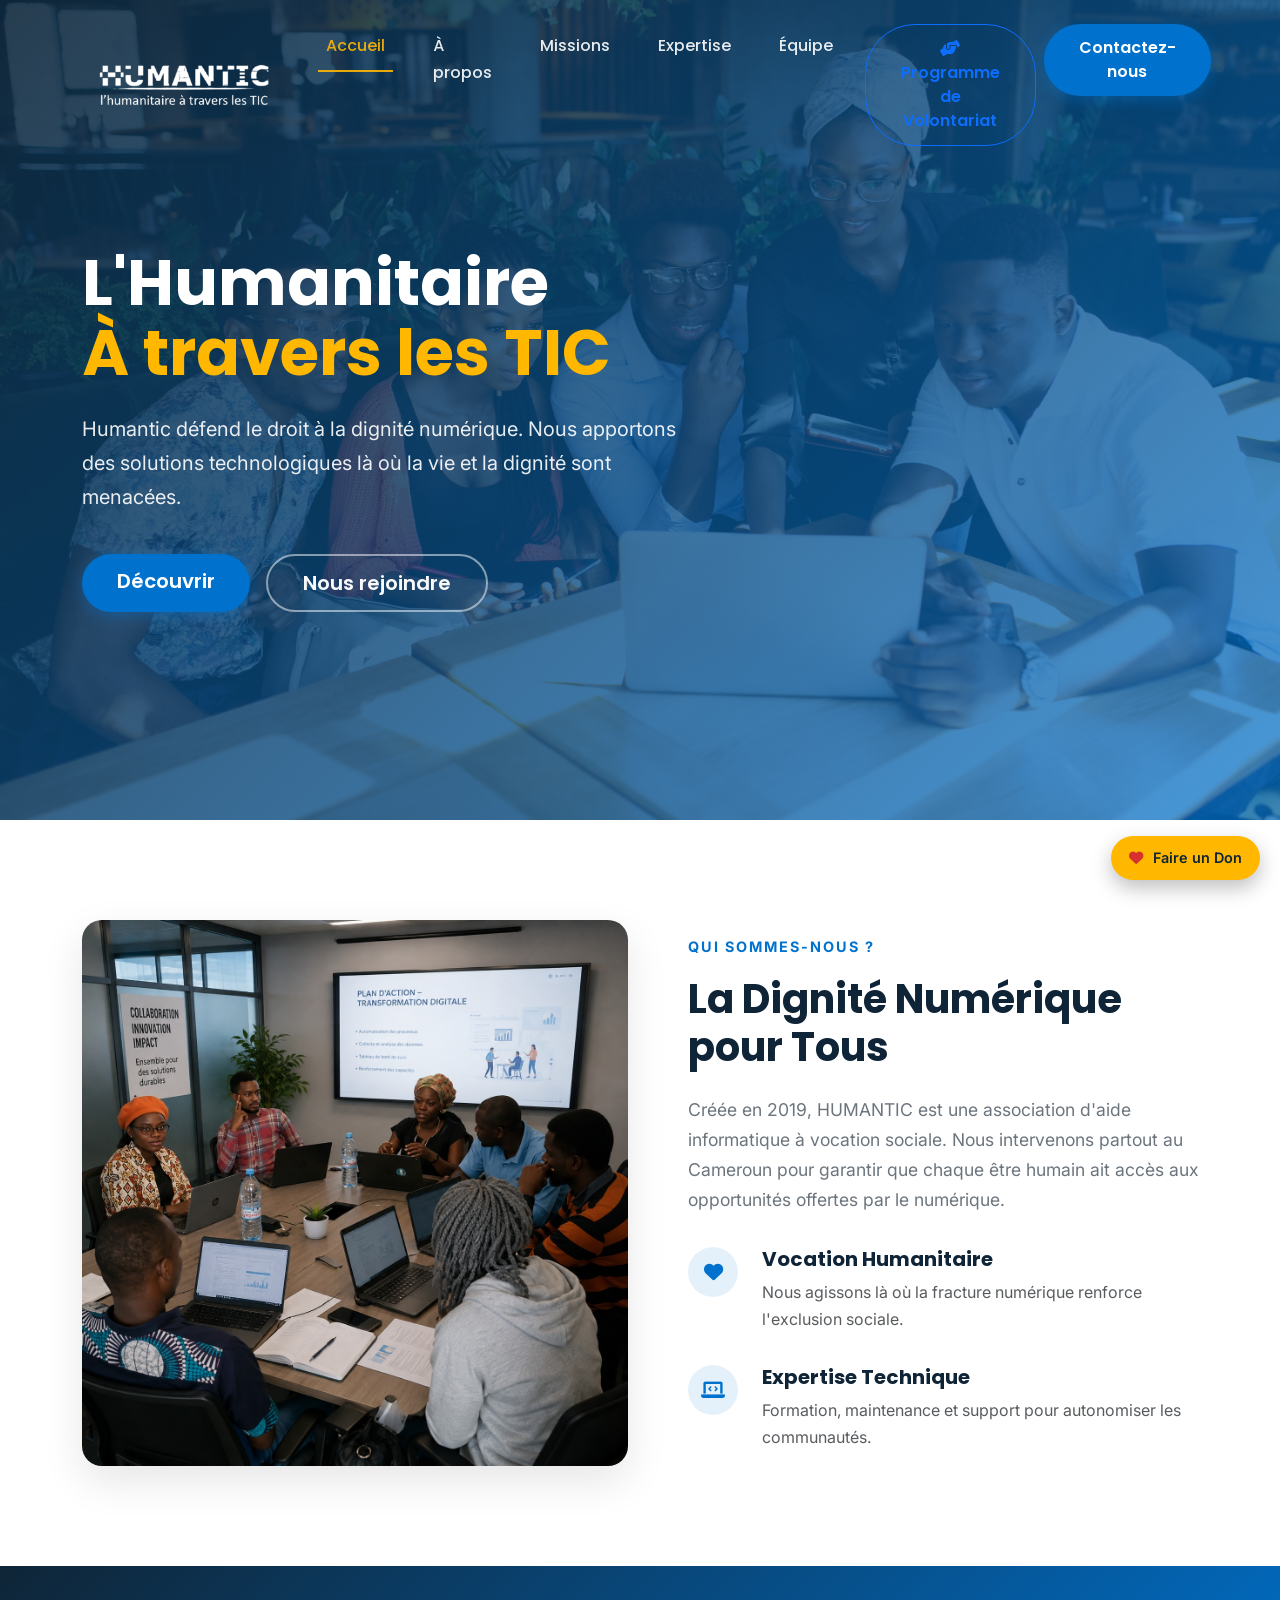
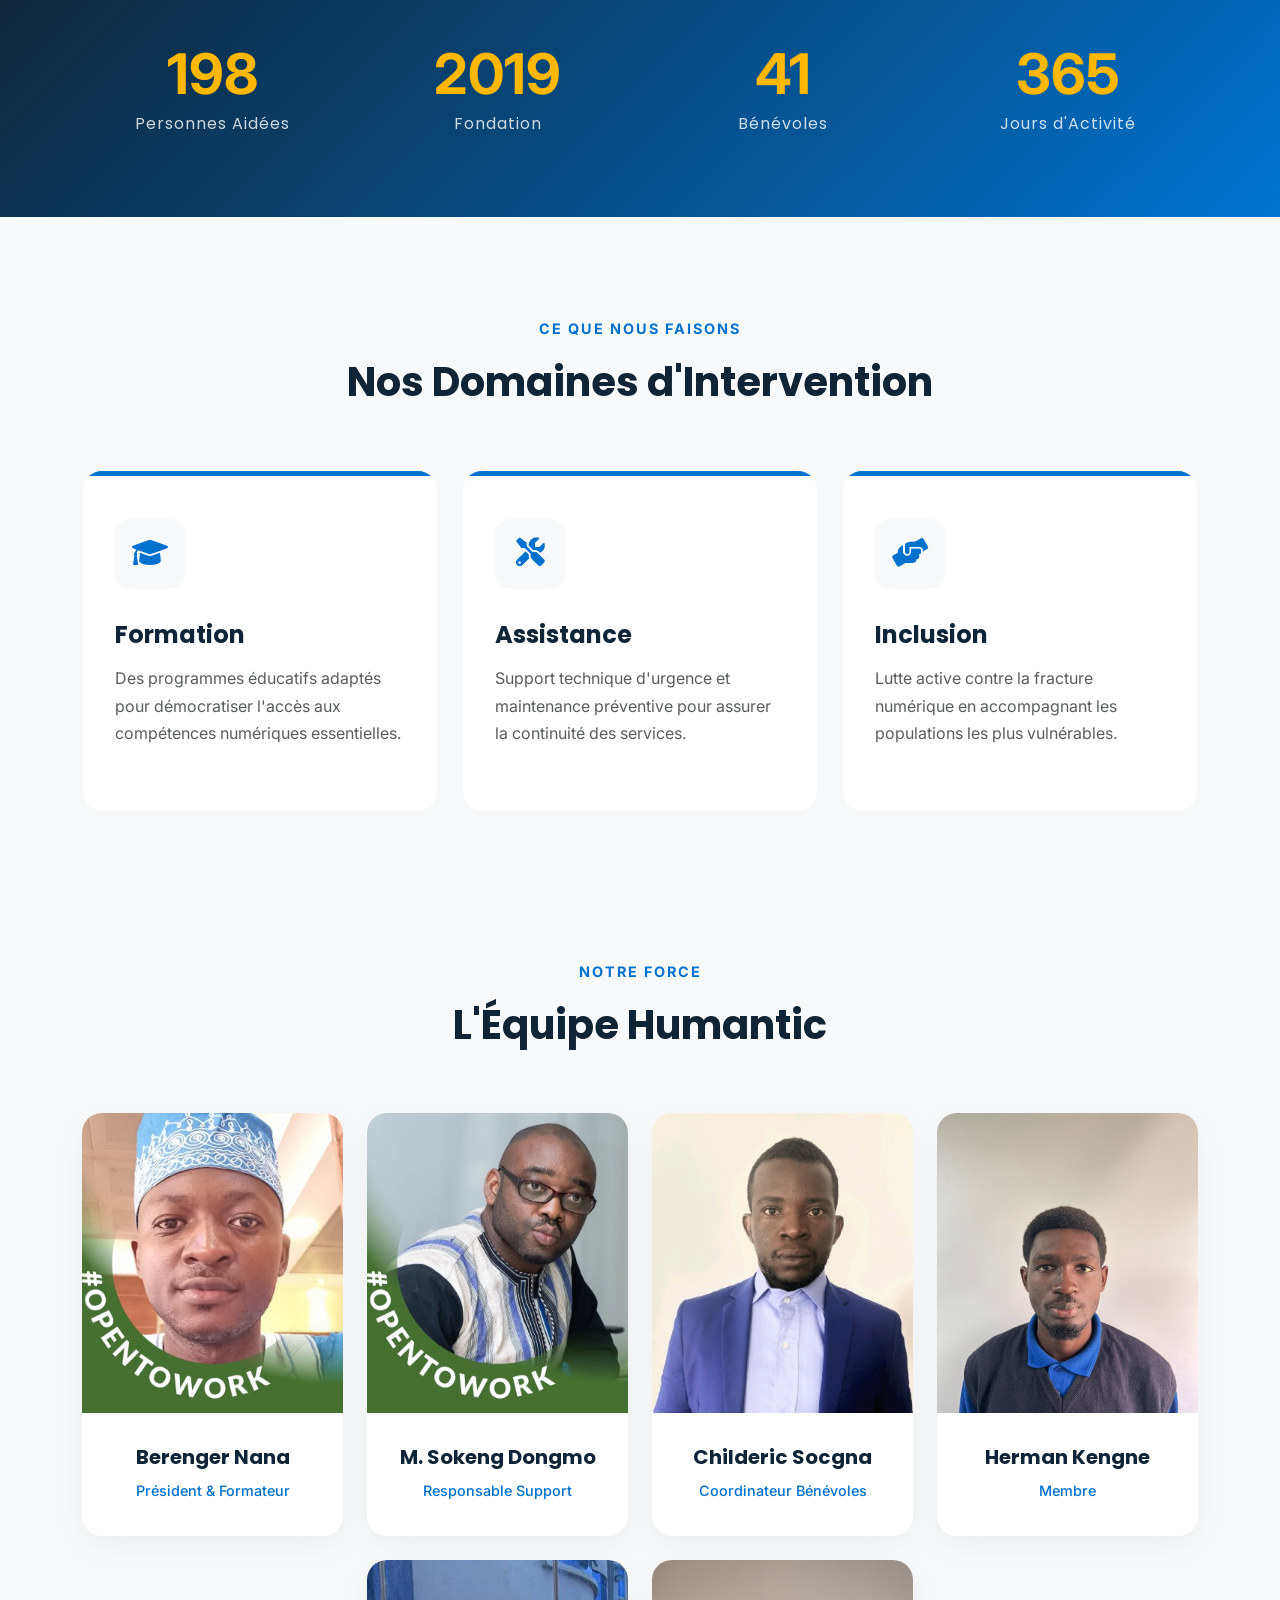
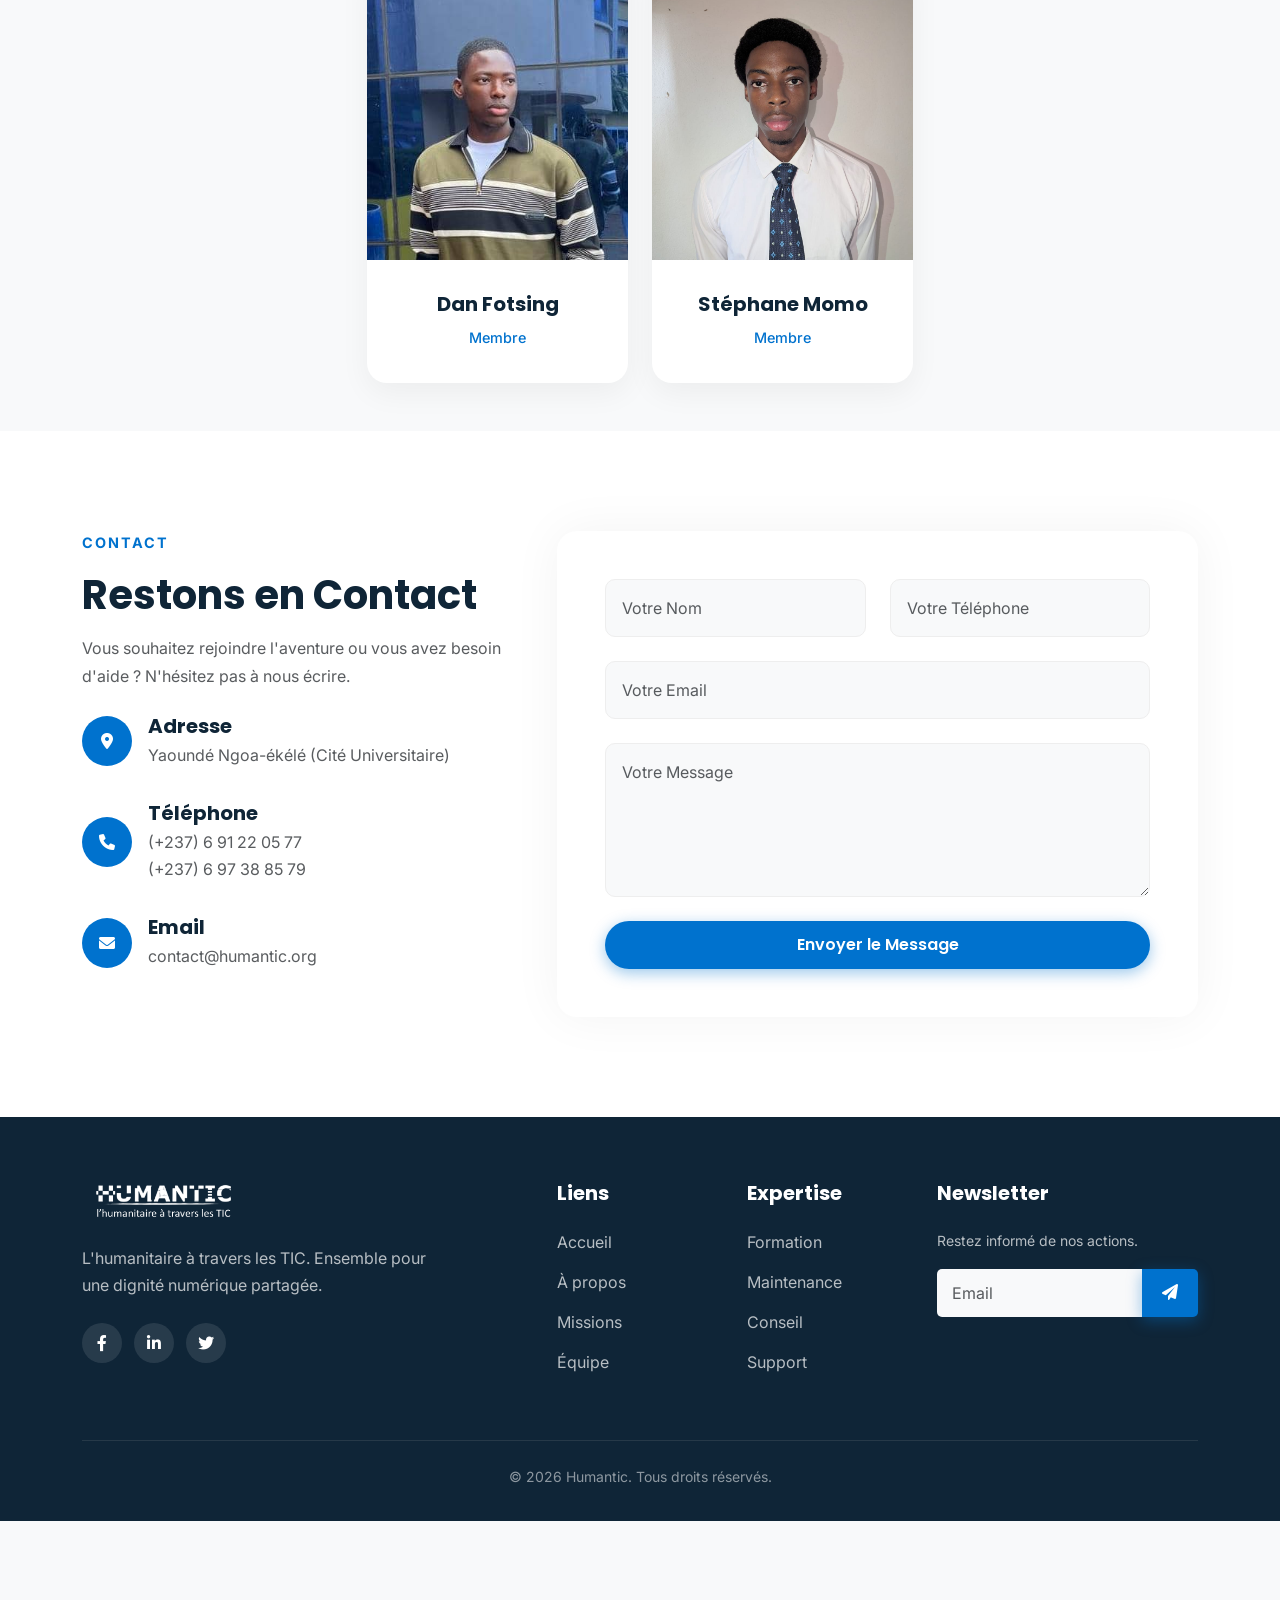
==== commit 6c56292e: "création du programme de volontariat sur une nouvelle page , ajout des photos de membres et modifica" ====
--- a/index.html
+++ b/index.html
@@ -62,7 +62,12 @@
             <li class="nav-item">
               <a class="nav-link" href="#team">Équipe</a>
             </li>
-            <li class="nav-item ms-lg-3">
+            <li class="nav-item ms-lg-2">
+              <a class="btn btn-outline-primary" href="benevolat.html">
+                <i class="fas fa-hands-helping"></i>Programme de Volontariat
+              </a>
+            </li>
+            <li class="nav-item ms-lg-2">
               <a class="btn btn-primary text-white" href="#contact"
                 >Contactez-nous</a
               >
@@ -277,6 +282,48 @@
               <div class="team-info">
                 <h5 class="team-name">Childeric Socgna</h5>
                 <span class="team-role">Coordinateur Bénévoles</span>
+              </div>
+            </div>
+          </div>
+          <div class="col-lg-3 col-md-6">
+            <div class="team-item">
+              <div class="team-img">
+                <img
+                  src="/assets/images/Photo_Herman.png"
+                  alt="Herman Kengne"
+                />
+              </div>
+              <div class="team-info">
+                <h5 class="team-name">Herman Kengne</h5>
+                <span class="team-role">Membre</span>
+              </div>
+            </div>
+          </div>
+          <div class="col-lg-3 col-md-6">
+            <div class="team-item">
+              <div class="team-img">
+                <img
+                  src="assets/images/Photo_Dan.png"
+                  alt="Dan Fotsing"
+                />
+              </div>
+              <div class="team-info">
+                <h5 class="team-name">Dan Fotsing</h5>
+                <span class="team-role">Membre</span>
+              </div>
+            </div>
+          </div>
+          <div class="col-lg-3 col-md-6">
+            <div class="team-item">
+              <div class="team-img">
+                <img
+                  src="assets/images/photo_Stéphane.png"
+                  alt="Stéphane Momo"
+                />
+              </div>
+              <div class="team-info">
+                <h5 class="team-name">Stéphane Momo</h5>
+                <span class="team-role">Membre</span>
               </div>
             </div>
           </div>
@@ -435,7 +482,7 @@
         </div>
         <hr class="border-secondary my-4" />
         <div class="text-center small opacity-75">
-          &copy; 2025 Humantic. Tous droits réservés.
+          &copy; 2026 Humantic. Tous droits réservés.
         </div>
       </div>
     </footer>
--- a/css/style.css
+++ b/css/style.css
@@ -1097,3 +1097,153 @@
 .form-control.is-invalid {
   border-color: #e74c3c !important;
 }
+
+/* ===== PAGE BÉNÉVOLAT ===== */
+.page-hero {
+  background: var(--gradient-primary);
+  color: #fff;
+  padding: 160px 0 60px;
+  text-align: left;
+}
+
+.page-hero-tag {
+  color: var(--accent-amber);
+  font-weight: 600;
+  letter-spacing: 1px;
+  display: inline-block;
+  margin-bottom: 1rem;
+}
+
+.page-hero h1 {
+  color: #fff;
+  font-size: 2.8rem;
+  margin-bottom: 1rem;
+}
+
+.page-hero p {
+  max-width: 700px;
+  opacity: 0.9;
+}
+
+.volunteer-why-section,
+.volunteer-opportunities-section,
+.volunteer-apply-section {
+  padding: 80px 0;
+}
+
+.benefit-card,
+.opportunity-card {
+  background: var(--pure-white);
+  border-radius: 16px;
+  padding: 2rem;
+  height: 100%;
+  box-shadow: var(--shadow-soft);
+  transition: all 0.3s ease;
+}
+
+.benefit-card:hover,
+.opportunity-card:hover {
+  transform: translateY(-5px);
+  box-shadow: var(--shadow-hover);
+}
+
+.benefit-icon,
+.opportunity-icon {
+  width: 55px;
+  height: 55px;
+  background: var(--off-white);
+  color: var(--primary-blue);
+  border-radius: 12px;
+  display: flex;
+  align-items: center;
+  justify-content: center;
+  font-size: 1.4rem;
+  margin-bottom: 1.2rem;
+}
+
+.opportunity-tags {
+  display: flex;
+  gap: 10px;
+  margin-top: 1rem;
+  flex-wrap: wrap;
+}
+
+.tag-duration,
+.tag-location {
+  font-size: 0.8rem;
+  padding: 5px 12px;
+  border-radius: 50px;
+}
+
+.tag-duration {
+  background: rgba(46, 204, 113, 0.15);
+  color: #27ae60;
+}
+
+.tag-location {
+  background: rgba(255, 183, 0, 0.15);
+  color: #b8860b;
+}
+
+.requirement-list {
+  list-style: none;
+  padding: 0;
+}
+
+.requirement-list li {
+  margin-bottom: 1rem;
+  color: var(--dark-navy);
+}
+
+.requirement-list i {
+  color: #2ecc71;
+  margin-right: 10px;
+}
+
+.volunteer-form-card {
+  background: var(--off-white);
+  border-radius: 16px;
+  padding: 2.5rem;
+}
+
+.volunteer-submit-btn {
+  background: var(--dark-navy);
+  color: #fff;
+  font-weight: 600;
+  padding: 12px;
+  border-radius: 50px;
+  border: none;
+}
+
+.volunteer-submit-btn:hover {
+  background: var(--primary-blue);
+}
+
+.volunteer-cta-section {
+  background: var(--gradient-primary);
+  color: #fff;
+  padding: 60px 0;
+  text-align: center;
+}
+
+.volunteer-cta-section h2 {
+  color: #fff;
+}
+
+.cta-pill,
+.cta-pill-outline {
+  padding: 12px 24px;
+  border-radius: 50px;
+  font-weight: 500;
+  text-decoration: none;
+}
+
+.cta-pill {
+  background: #fff;
+  color: var(--dark-navy);
+}
+
+.cta-pill-outline {
+  border: 2px solid rgba(255, 255, 255, 0.5);
+  color: #fff;
+}
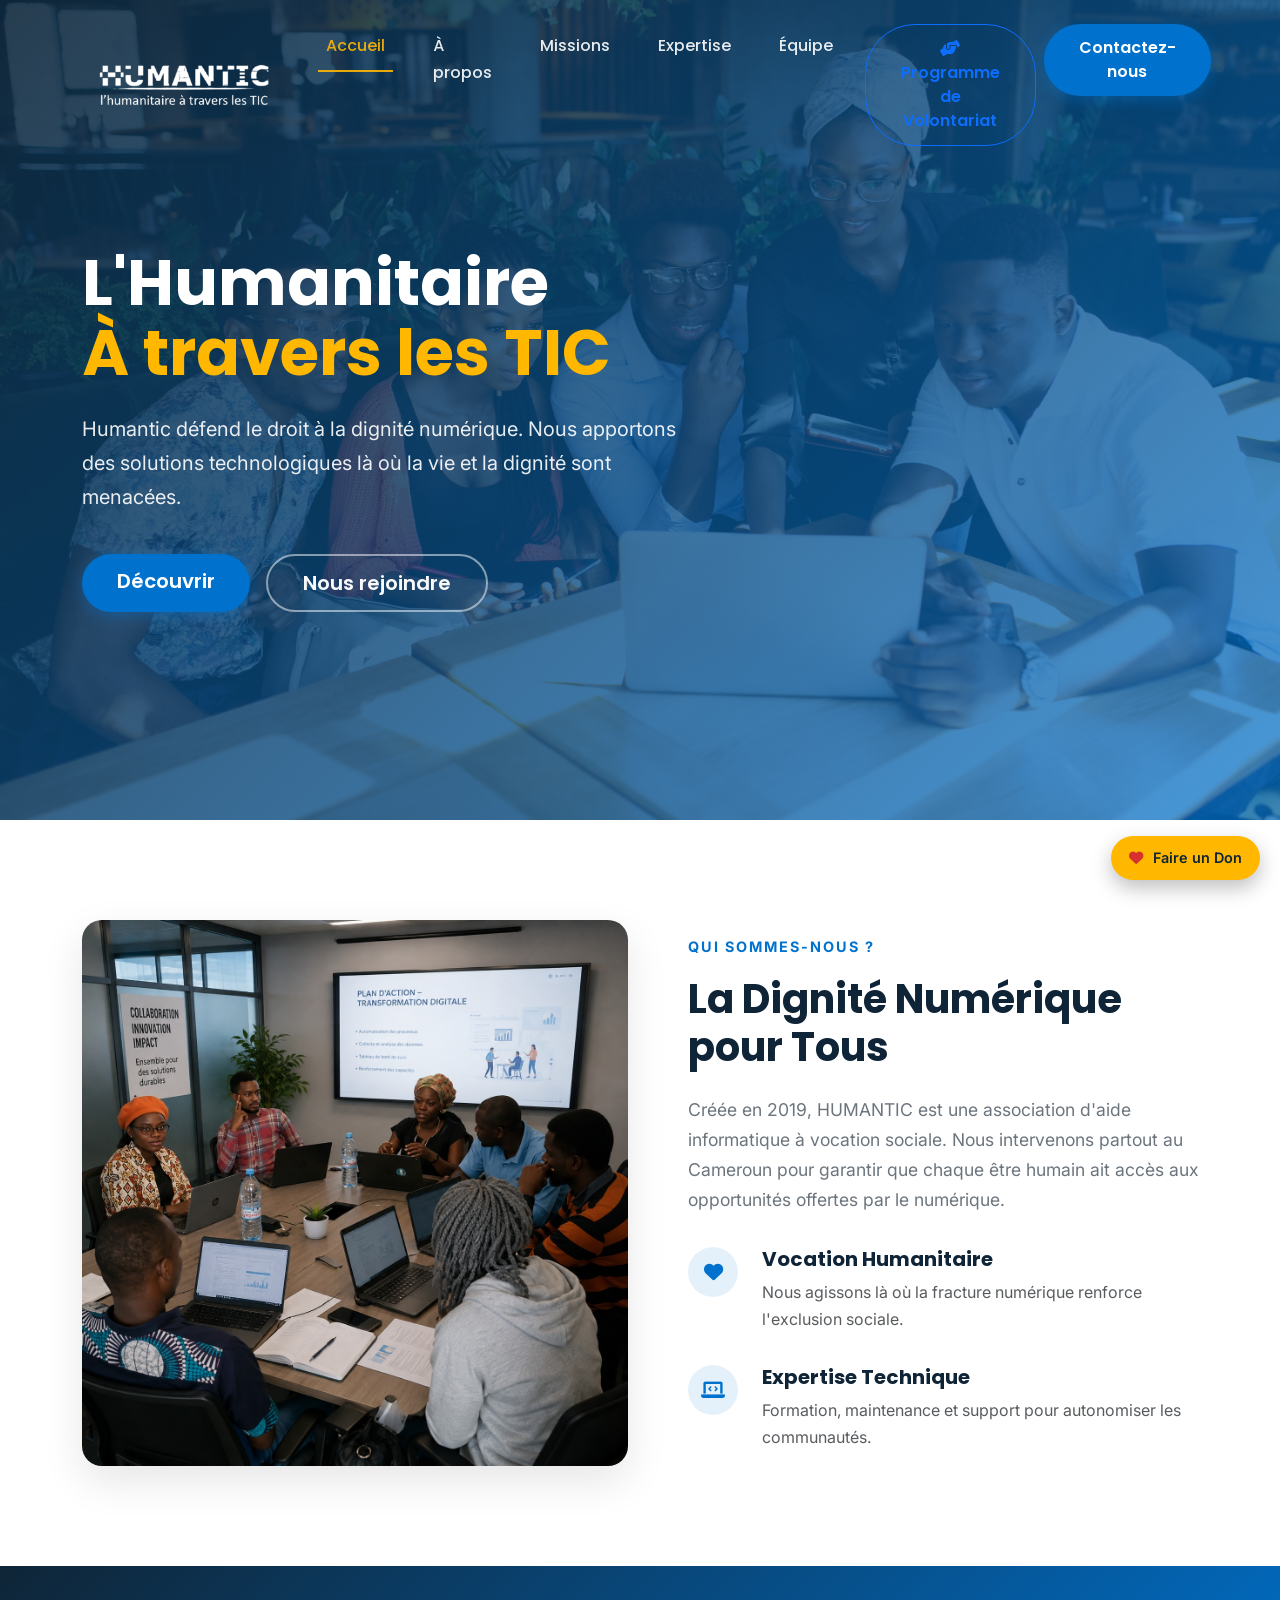
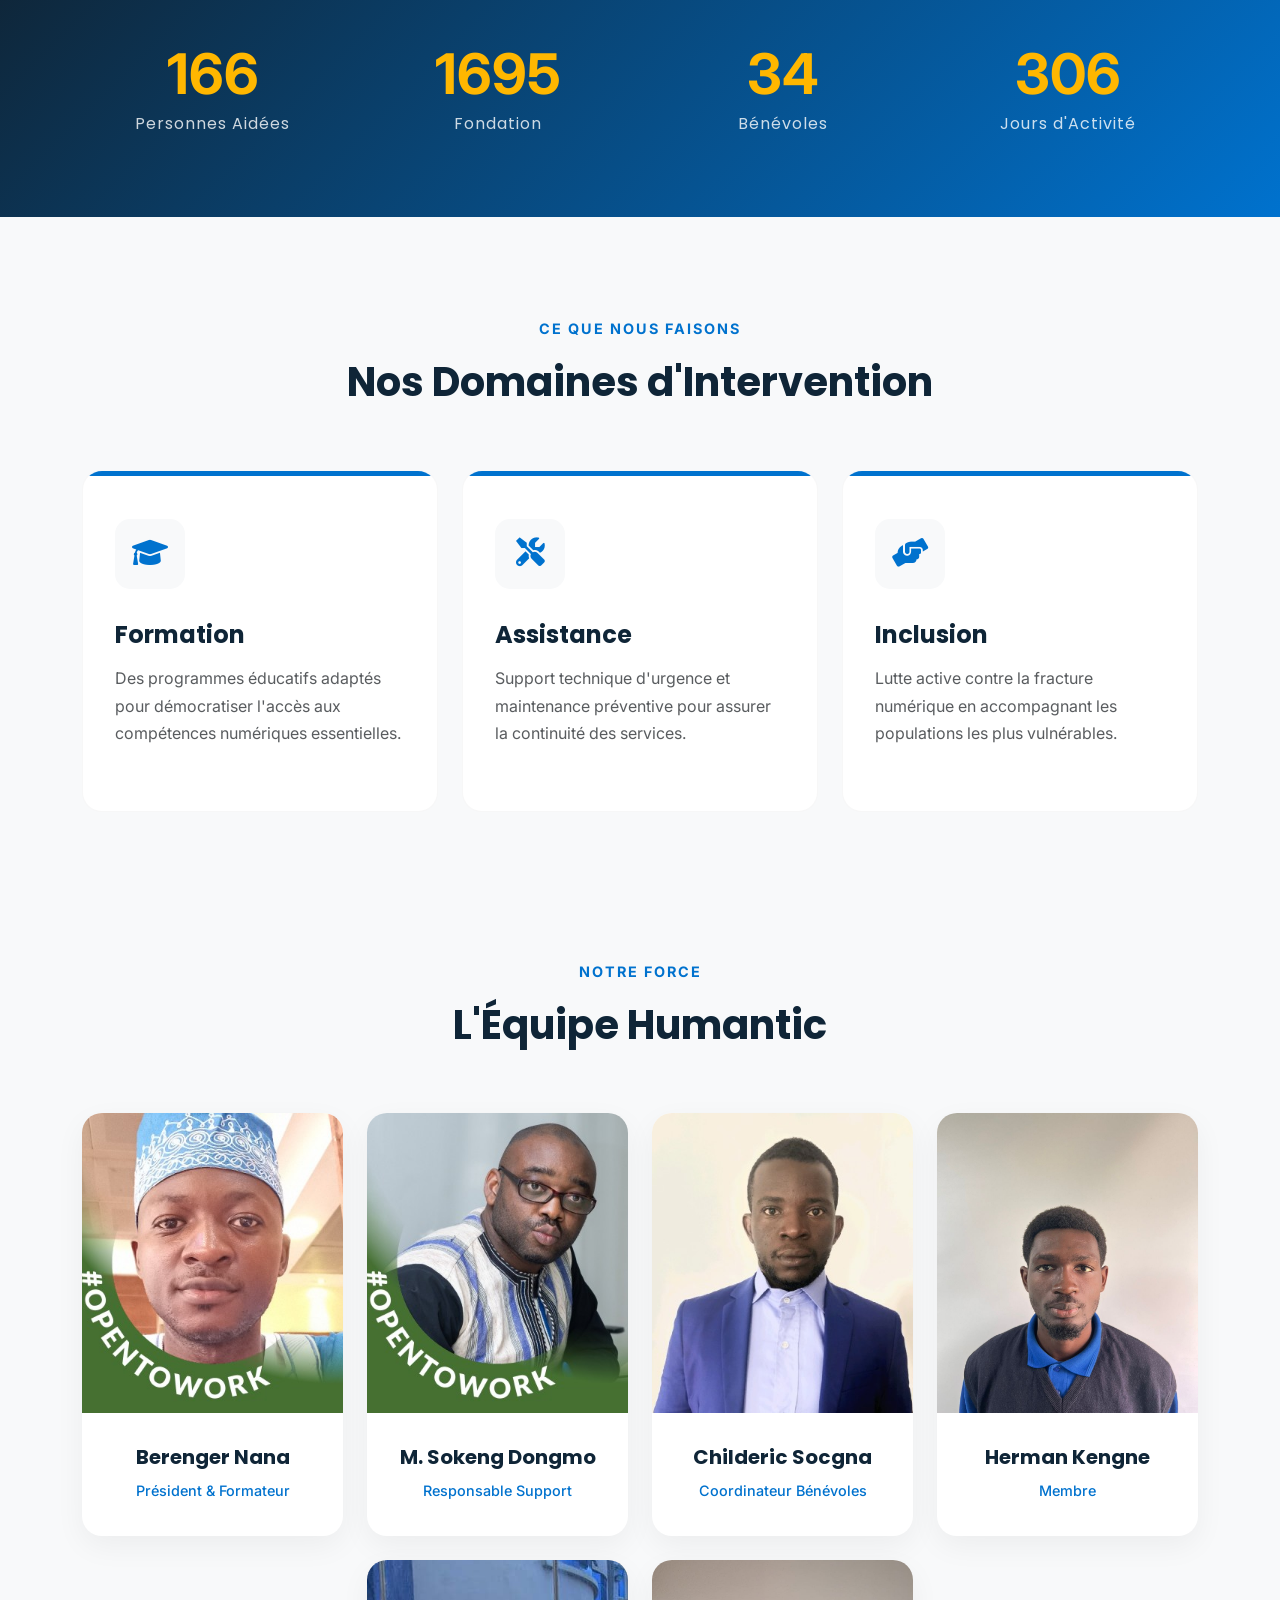
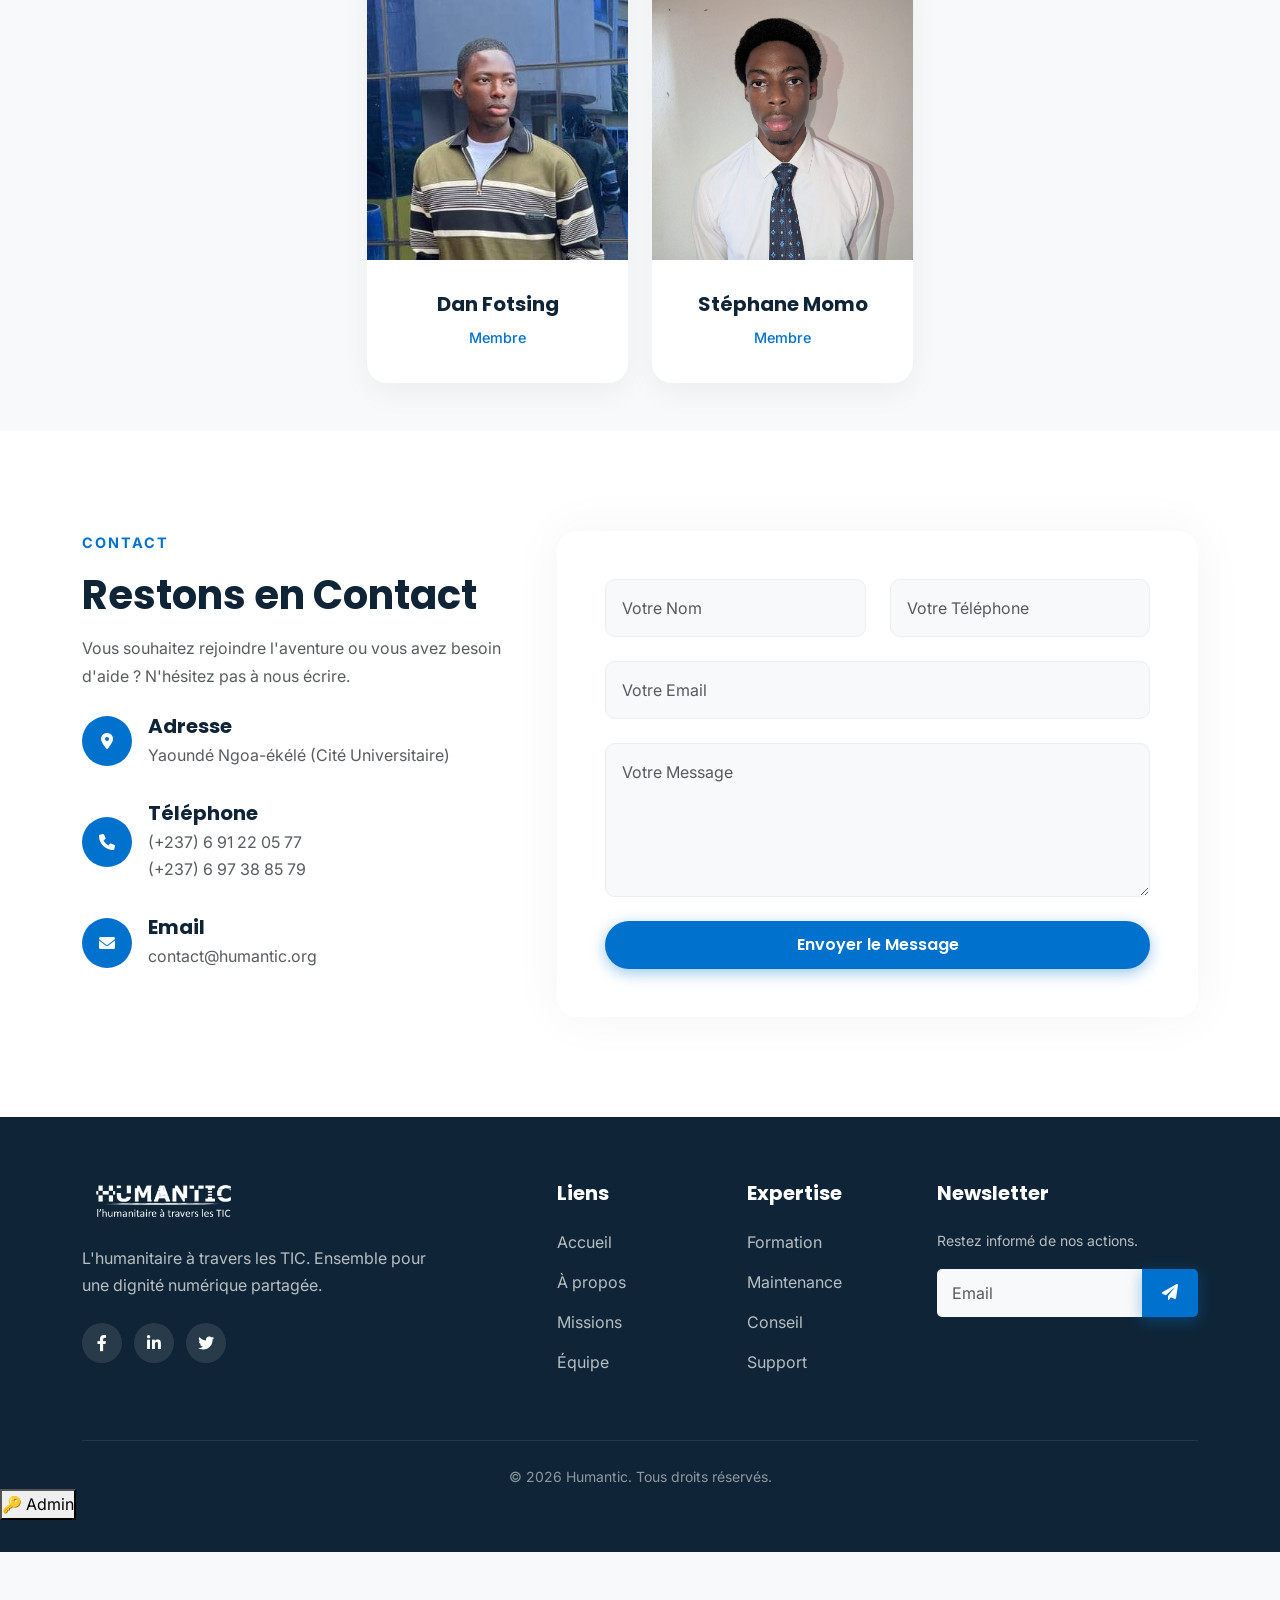
==== commit 78f5f0d2: "Initialisation du projet Humantic avec admin panel" ====
--- a/index.html
+++ b/index.html
@@ -485,6 +485,19 @@
           &copy; 2026 Humantic. Tous droits réservés.
         </div>
       </div>
+
+      <div id="admin-access">
+    <button id="adminBtn">🔑 Admin</button>
+  </div>
+      <script>document.getElementById("adminBtn").addEventListener("click", function() {
+        const input = prompt("Entrez le mot de passe administrateur :");
+        if (input === "humantic2026") {
+          window.location.href = "admin_panel/admin.html"; 
+        } else {
+          alert("❌ Accès refusé.");
+        }
+      });
+      </script>
     </footer>
 
     <!-- Bouton Flottant Faire un Don -->
--- a/css/style.css
+++ b/css/style.css
@@ -1247,3 +1247,4 @@
   border: 2px solid rgba(255, 255, 255, 0.5);
   color: #fff;
 }
+
